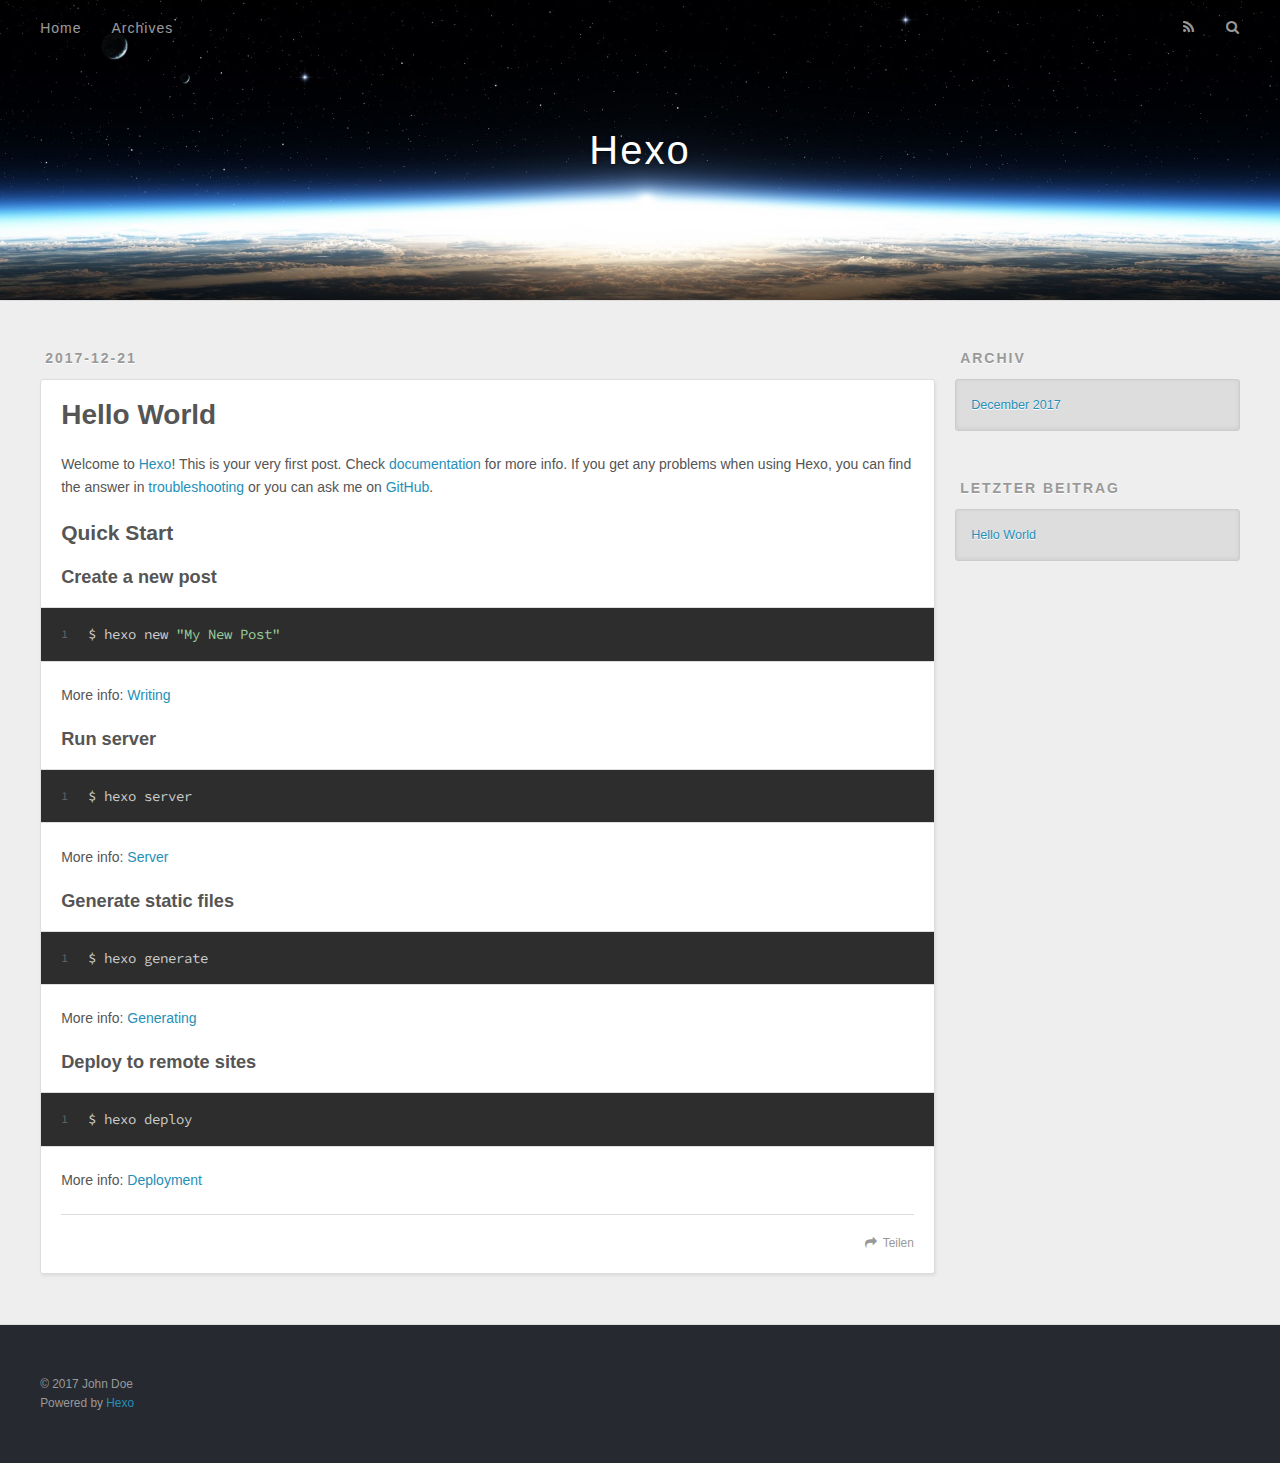
==== index.html @ 075d9970 "Site updated: 2017-12-21 21:47:18" ====
<!DOCTYPE html>
<html>
<head>
  <meta charset="utf-8">
  

  
  <title>Hexo</title>
  <meta name="viewport" content="width=device-width, initial-scale=1, maximum-scale=1">
  <meta property="og:type" content="website">
<meta property="og:title" content="Hexo">
<meta property="og:url" content="http://yoursite.com/index.html">
<meta property="og:site_name" content="Hexo">
<meta name="twitter:card" content="summary">
<meta name="twitter:title" content="Hexo">
  
    <link rel="alternate" href="/atom.xml" title="Hexo" type="application/atom+xml">
  
  
    <link rel="icon" href="/favicon.png">
  
  
    <link href="//fonts.googleapis.com/css?family=Source+Code+Pro" rel="stylesheet" type="text/css">
  
  <link rel="stylesheet" href="/css/style.css">
</head>

<body>
  <div id="container">
    <div id="wrap">
      <header id="header">
  <div id="banner"></div>
  <div id="header-outer" class="outer">
    <div id="header-title" class="inner">
      <h1 id="logo-wrap">
        <a href="/" id="logo">Hexo</a>
      </h1>
      
    </div>
    <div id="header-inner" class="inner">
      <nav id="main-nav">
        <a id="main-nav-toggle" class="nav-icon"></a>
        
          <a class="main-nav-link" href="/">Home</a>
        
          <a class="main-nav-link" href="/archives">Archives</a>
        
      </nav>
      <nav id="sub-nav">
        
          <a id="nav-rss-link" class="nav-icon" href="/atom.xml" title="RSS Feed"></a>
        
        <a id="nav-search-btn" class="nav-icon" title="Suche"></a>
      </nav>
      <div id="search-form-wrap">
        <form action="//google.com/search" method="get" accept-charset="UTF-8" class="search-form"><input type="search" name="q" class="search-form-input" placeholder="Search"><button type="submit" class="search-form-submit">&#xF002;</button><input type="hidden" name="sitesearch" value="http://yoursite.com"></form>
      </div>
    </div>
  </div>
</header>
      <div class="outer">
        <section id="main">
  
    <article id="post-hello-world" class="article article-type-post" itemscope itemprop="blogPost">
  <div class="article-meta">
    <a href="/2017/12/21/hello-world/" class="article-date">
  <time datetime="2017-12-21T13:14:07.175Z" itemprop="datePublished">2017-12-21</time>
</a>
    
  </div>
  <div class="article-inner">
    
    
      <header class="article-header">
        
  
    <h1 itemprop="name">
      <a class="article-title" href="/2017/12/21/hello-world/">Hello World</a>
    </h1>
  

      </header>
    
    <div class="article-entry" itemprop="articleBody">
      
        <p>Welcome to <a href="https://hexo.io/" target="_blank" rel="noopener">Hexo</a>! This is your very first post. Check <a href="https://hexo.io/docs/" target="_blank" rel="noopener">documentation</a> for more info. If you get any problems when using Hexo, you can find the answer in <a href="https://hexo.io/docs/troubleshooting.html" target="_blank" rel="noopener">troubleshooting</a> or you can ask me on <a href="https://github.com/hexojs/hexo/issues" target="_blank" rel="noopener">GitHub</a>.</p>
<h2 id="Quick-Start"><a href="#Quick-Start" class="headerlink" title="Quick Start"></a>Quick Start</h2><h3 id="Create-a-new-post"><a href="#Create-a-new-post" class="headerlink" title="Create a new post"></a>Create a new post</h3><figure class="highlight bash"><table><tr><td class="gutter"><pre><span class="line">1</span><br></pre></td><td class="code"><pre><span class="line">$ hexo new <span class="string">"My New Post"</span></span><br></pre></td></tr></table></figure>
<p>More info: <a href="https://hexo.io/docs/writing.html" target="_blank" rel="noopener">Writing</a></p>
<h3 id="Run-server"><a href="#Run-server" class="headerlink" title="Run server"></a>Run server</h3><figure class="highlight bash"><table><tr><td class="gutter"><pre><span class="line">1</span><br></pre></td><td class="code"><pre><span class="line">$ hexo server</span><br></pre></td></tr></table></figure>
<p>More info: <a href="https://hexo.io/docs/server.html" target="_blank" rel="noopener">Server</a></p>
<h3 id="Generate-static-files"><a href="#Generate-static-files" class="headerlink" title="Generate static files"></a>Generate static files</h3><figure class="highlight bash"><table><tr><td class="gutter"><pre><span class="line">1</span><br></pre></td><td class="code"><pre><span class="line">$ hexo generate</span><br></pre></td></tr></table></figure>
<p>More info: <a href="https://hexo.io/docs/generating.html" target="_blank" rel="noopener">Generating</a></p>
<h3 id="Deploy-to-remote-sites"><a href="#Deploy-to-remote-sites" class="headerlink" title="Deploy to remote sites"></a>Deploy to remote sites</h3><figure class="highlight bash"><table><tr><td class="gutter"><pre><span class="line">1</span><br></pre></td><td class="code"><pre><span class="line">$ hexo deploy</span><br></pre></td></tr></table></figure>
<p>More info: <a href="https://hexo.io/docs/deployment.html" target="_blank" rel="noopener">Deployment</a></p>

      
    </div>
    <footer class="article-footer">
      <a data-url="http://yoursite.com/2017/12/21/hello-world/" data-id="cjbgj9k2w0000fcwq6s3t1qbx" class="article-share-link">Teilen</a>
      
      
    </footer>
  </div>
  
</article>


  


</section>
        
          <aside id="sidebar">
  
    

  
    

  
    
  
    
  <div class="widget-wrap">
    <h3 class="widget-title">Archiv</h3>
    <div class="widget">
      <ul class="archive-list"><li class="archive-list-item"><a class="archive-list-link" href="/archives/2017/12/">December 2017</a></li></ul>
    </div>
  </div>


  
    
  <div class="widget-wrap">
    <h3 class="widget-title">letzter Beitrag</h3>
    <div class="widget">
      <ul>
        
          <li>
            <a href="/2017/12/21/hello-world/">Hello World</a>
          </li>
        
      </ul>
    </div>
  </div>

  
</aside>
        
      </div>
      <footer id="footer">
  
  <div class="outer">
    <div id="footer-info" class="inner">
      &copy; 2017 John Doe<br>
      Powered by <a href="http://hexo.io/" target="_blank">Hexo</a>
    </div>
  </div>
</footer>
    </div>
    <nav id="mobile-nav">
  
    <a href="/" class="mobile-nav-link">Home</a>
  
    <a href="/archives" class="mobile-nav-link">Archives</a>
  
</nav>
    

<script src="//ajax.googleapis.com/ajax/libs/jquery/2.0.3/jquery.min.js"></script>


  <link rel="stylesheet" href="/fancybox/jquery.fancybox.css">
  <script src="/fancybox/jquery.fancybox.pack.js"></script>


<script src="/js/script.js"></script>



  </div>
</body>
</html>
---- css/style.css ----
body {
  width: 100%;
}
body:before,
body:after {
  content: "";
  display: table;
}
body:after {
  clear: both;
}
html,
body,
div,
span,
applet,
object,
iframe,
h1,
h2,
h3,
h4,
h5,
h6,
p,
blockquote,
pre,
a,
abbr,
acronym,
address,
big,
cite,
code,
del,
dfn,
em,
img,
ins,
kbd,
q,
s,
samp,
small,
strike,
strong,
sub,
sup,
tt,
var,
dl,
dt,
dd,
ol,
ul,
li,
fieldset,
form,
label,
legend,
table,
caption,
tbody,
tfoot,
thead,
tr,
th,
td {
  margin: 0;
  padding: 0;
  border: 0;
  outline: 0;
  font-weight: inherit;
  font-style: inherit;
  font-family: inherit;
  font-size: 100%;
  vertical-align: baseline;
}
body {
  line-height: 1;
  color: #000;
  background: #fff;
}
ol,
ul {
  list-style: none;
}
table {
  border-collapse: separate;
  border-spacing: 0;
  vertical-align: middle;
}
caption,
th,
td {
  text-align: left;
  font-weight: normal;
  vertical-align: middle;
}
a img {
  border: none;
}
input,
button {
  margin: 0;
  padding: 0;
}
input::-moz-focus-inner,
button::-moz-focus-inner {
  border: 0;
  padding: 0;
}
@font-face {
  font-family: FontAwesome;
  font-style: normal;
  font-weight: normal;
  src: url("fonts/fontawesome-webfont.eot?v=#4.0.3");
  src: url("fonts/fontawesome-webfont.eot?#iefix&v=#4.0.3") format("embedded-opentype"), url("fonts/fontawesome-webfont.woff?v=#4.0.3") format("woff"), url("fonts/fontawesome-webfont.ttf?v=#4.0.3") format("truetype"), url("fonts/fontawesome-webfont.svg#fontawesomeregular?v=#4.0.3") format("svg");
}
html,
body,
#container {
  height: 100%;
}
body {
  background: #eee;
  font: 14px -apple-system, BlinkMacSystemFont, "Segoe UI", "Roboto", "Oxygen", "Ubuntu", "Cantarell", "Fira Sans", "Droid Sans", "Helvetica Neue", sans-serif;
  -webkit-text-size-adjust: 100%;
}
.outer {
  max-width: 1220px;
  margin: 0 auto;
  padding: 0 20px;
}
.outer:before,
.outer:after {
  content: "";
  display: table;
}
.outer:after {
  clear: both;
}
.inner {
  display: inline;
  float: left;
  width: 98.33333333333333%;
  margin: 0 0.833333333333333%;
}
.left,
.alignleft {
  float: left;
}
.right,
.alignright {
  float: right;
}
.clear {
  clear: both;
}
#container {
  position: relative;
}
.mobile-nav-on {
  overflow: hidden;
}
#wrap {
  height: 100%;
  width: 100%;
  position: absolute;
  top: 0;
  left: 0;
  -webkit-transition: 0.2s ease-out;
  -moz-transition: 0.2s ease-out;
  -ms-transition: 0.2s ease-out;
  transition: 0.2s ease-out;
  z-index: 1;
  background: #eee;
}
.mobile-nav-on #wrap {
  left: 280px;
}
@media screen and (min-width: 768px) {
  #main {
    display: inline;
    float: left;
    width: 73.33333333333333%;
    margin: 0 0.833333333333333%;
  }
}
.article-date,
.article-category-link,
.archive-year,
.widget-title {
  text-decoration: none;
  text-transform: uppercase;
  letter-spacing: 2px;
  color: #999;
  margin-bottom: 1em;
  margin-left: 5px;
  line-height: 1em;
  text-shadow: 0 1px #fff;
  font-weight: bold;
}
.article-inner,
.archive-article-inner {
  background: #fff;
  -webkit-box-shadow: 1px 2px 3px #ddd;
  box-shadow: 1px 2px 3px #ddd;
  border: 1px solid #ddd;
  border-radius: 3px;
}
.article-entry h1,
.widget h1 {
  font-size: 2em;
}
.article-entry h2,
.widget h2 {
  font-size: 1.5em;
}
.article-entry h3,
.widget h3 {
  font-size: 1.3em;
}
.article-entry h4,
.widget h4 {
  font-size: 1.2em;
}
.article-entry h5,
.widget h5 {
  font-size: 1em;
}
.article-entry h6,
.widget h6 {
  font-size: 1em;
  color: #999;
}
.article-entry hr,
.widget hr {
  border: 1px dashed #ddd;
}
.article-entry strong,
.widget strong {
  font-weight: bold;
}
.article-entry em,
.widget em,
.article-entry cite,
.widget cite {
  font-style: italic;
}
.article-entry sup,
.widget sup,
.article-entry sub,
.widget sub {
  font-size: 0.75em;
  line-height: 0;
  position: relative;
  vertical-align: baseline;
}
.article-entry sup,
.widget sup {
  top: -0.5em;
}
.article-entry sub,
.widget sub {
  bottom: -0.2em;
}
.article-entry small,
.widget small {
  font-size: 0.85em;
}
.article-entry acronym,
.widget acronym,
.article-entry abbr,
.widget abbr {
  border-bottom: 1px dotted;
}
.article-entry ul,
.widget ul,
.article-entry ol,
.widget ol,
.article-entry dl,
.widget dl {
  margin: 0 20px;
  line-height: 1.6em;
}
.article-entry ul ul,
.widget ul ul,
.article-entry ol ul,
.widget ol ul,
.article-entry ul ol,
.widget ul ol,
.article-entry ol ol,
.widget ol ol {
  margin-top: 0;
  margin-bottom: 0;
}
.article-entry ul,
.widget ul {
  list-style: disc;
}
.article-entry ol,
.widget ol {
  list-style: decimal;
}
.article-entry dt,
.widget dt {
  font-weight: bold;
}
#header {
  height: 300px;
  position: relative;
  border-bottom: 1px solid #ddd;
}
#header:before,
#header:after {
  content: "";
  position: absolute;
  left: 0;
  right: 0;
  height: 40px;
}
#header:before {
  top: 0;
  background: -webkit-linear-gradient(rgba(0,0,0,0.2), transparent);
  background: -moz-linear-gradient(rgba(0,0,0,0.2), transparent);
  background: -ms-linear-gradient(rgba(0,0,0,0.2), transparent);
  background: linear-gradient(rgba(0,0,0,0.2), transparent);
}
#header:after {
  bottom: 0;
  background: -webkit-linear-gradient(transparent, rgba(0,0,0,0.2));
  background: -moz-linear-gradient(transparent, rgba(0,0,0,0.2));
  background: -ms-linear-gradient(transparent, rgba(0,0,0,0.2));
  background: linear-gradient(transparent, rgba(0,0,0,0.2));
}
#header-outer {
  height: 100%;
  position: relative;
}
#header-inner {
  position: relative;
  overflow: hidden;
}
#banner {
  position: absolute;
  top: 0;
  left: 0;
  width: 100%;
  height: 100%;
  background: url("images/banner.jpg") center #000;
  -webkit-background-size: cover;
  -moz-background-size: cover;
  background-size: cover;
  z-index: -1;
}
#header-title {
  text-align: center;
  height: 40px;
  position: absolute;
  top: 50%;
  left: 0;
  margin-top: -20px;
}
#logo,
#subtitle {
  text-decoration: none;
  color: #fff;
  font-weight: 300;
  text-shadow: 0 1px 4px rgba(0,0,0,0.3);
}
#logo {
  font-size: 40px;
  line-height: 40px;
  letter-spacing: 2px;
}
#subtitle {
  font-size: 16px;
  line-height: 16px;
  letter-spacing: 1px;
}
#subtitle-wrap {
  margin-top: 16px;
}
#main-nav {
  float: left;
  margin-left: -15px;
}
.nav-icon,
.main-nav-link {
  float: left;
  color: #fff;
  opacity: 0.6;
  text-decoration: none;
  text-shadow: 0 1px rgba(0,0,0,0.2);
  -webkit-transition: opacity 0.2s;
  -moz-transition: opacity 0.2s;
  -ms-transition: opacity 0.2s;
  transition: opacity 0.2s;
  display: block;
  padding: 20px 15px;
}
.nav-icon:hover,
.main-nav-link:hover {
  opacity: 1;
}
.nav-icon {
  font-family: FontAwesome;
  text-align: center;
  font-size: 14px;
  width: 14px;
  height: 14px;
  padding: 20px 15px;
  position: relative;
  cursor: pointer;
}
.main-nav-link {
  font-weight: 300;
  letter-spacing: 1px;
}
@media screen and (max-width: 479px) {
  .main-nav-link {
    display: none;
  }
}
#main-nav-toggle {
  display: none;
}
#main-nav-toggle:before {
  content: "\f0c9";
}
@media screen and (max-width: 479px) {
  #main-nav-toggle {
    display: block;
  }
}
#sub-nav {
  float: right;
  margin-right: -15px;
}
#nav-rss-link:before {
  content: "\f09e";
}
#nav-search-btn:before {
  content: "\f002";
}
#search-form-wrap {
  position: absolute;
  top: 15px;
  width: 150px;
  height: 30px;
  right: -150px;
  opacity: 0;
  -webkit-transition: 0.2s ease-out;
  -moz-transition: 0.2s ease-out;
  -ms-transition: 0.2s ease-out;
  transition: 0.2s ease-out;
}
#search-form-wrap.on {
  opacity: 1;
  right: 0;
}
@media screen and (max-width: 479px) {
  #search-form-wrap {
    width: 100%;
    right: -100%;
  }
}
.search-form {
  position: absolute;
  top: 0;
  left: 0;
  right: 0;
  background: #fff;
  padding: 5px 15px;
  border-radius: 15px;
  -webkit-box-shadow: 0 0 10px rgba(0,0,0,0.3);
  box-shadow: 0 0 10px rgba(0,0,0,0.3);
}
.search-form-input {
  border: none;
  background: none;
  color: #555;
  width: 100%;
  font: 13px -apple-system, BlinkMacSystemFont, "Segoe UI", "Roboto", "Oxygen", "Ubuntu", "Cantarell", "Fira Sans", "Droid Sans", "Helvetica Neue", sans-serif;
  outline: none;
}
.search-form-input::-webkit-search-results-decoration,
.search-form-input::-webkit-search-cancel-button {
  -webkit-appearance: none;
}
.search-form-submit {
  position: absolute;
  top: 50%;
  right: 10px;
  margin-top: -7px;
  font: 13px FontAwesome;
  border: none;
  background: none;
  color: #bbb;
  cursor: pointer;
}
.search-form-submit:hover,
.search-form-submit:focus {
  color: #777;
}
.article {
  margin: 50px 0;
}
.article-inner {
  overflow: hidden;
}
.article-meta:before,
.article-meta:after {
  content: "";
  display: table;
}
.article-meta:after {
  clear: both;
}
.article-date {
  float: left;
}
.article-category {
  float: left;
  line-height: 1em;
  color: #ccc;
  text-shadow: 0 1px #fff;
  margin-left: 8px;
}
.article-category:before {
  content: "\2022";
}
.article-category-link {
  margin: 0 12px 1em;
}
.article-header {
  padding: 20px 20px 0;
}
.article-title {
  text-decoration: none;
  font-size: 2em;
  font-weight: bold;
  color: #555;
  line-height: 1.1em;
  -webkit-transition: color 0.2s;
  -moz-transition: color 0.2s;
  -ms-transition: color 0.2s;
  transition: color 0.2s;
}
a.article-title:hover {
  color: #258fb8;
}
.article-entry {
  color: #555;
  padding: 0 20px;
}
.article-entry:before,
.article-entry:after {
  content: "";
  display: table;
}
.article-entry:after {
  clear: both;
}
.article-entry p,
.article-entry table {
  line-height: 1.6em;
  margin: 1.6em 0;
}
.article-entry h1,
.article-entry h2,
.article-entry h3,
.article-entry h4,
.article-entry h5,
.article-entry h6 {
  font-weight: bold;
}
.article-entry h1,
.article-entry h2,
.article-entry h3,
.article-entry h4,
.article-entry h5,
.article-entry h6 {
  line-height: 1.1em;
  margin: 1.1em 0;
}
.article-entry a {
  color: #258fb8;
  text-decoration: none;
}
.article-entry a:hover {
  text-decoration: underline;
}
.article-entry ul,
.article-entry ol,
.article-entry dl {
  margin-top: 1.6em;
  margin-bottom: 1.6em;
}
.article-entry img,
.article-entry video {
  max-width: 100%;
  height: auto;
  display: block;
  margin: auto;
}
.article-entry iframe {
  border: none;
}
.article-entry table {
  width: 100%;
  border-collapse: collapse;
  border-spacing: 0;
}
.article-entry th {
  font-weight: bold;
  border-bottom: 3px solid #ddd;
  padding-bottom: 0.5em;
}
.article-entry td {
  border-bottom: 1px solid #ddd;
  padding: 10px 0;
}
.article-entry blockquote {
  font-family: Georgia, "Times New Roman", serif;
  font-size: 1.4em;
  margin: 1.6em 20px;
  text-align: center;
}
.article-entry blockquote footer {
  font-size: 14px;
  margin: 1.6em 0;
  font-family: -apple-system, BlinkMacSystemFont, "Segoe UI", "Roboto", "Oxygen", "Ubuntu", "Cantarell", "Fira Sans", "Droid Sans", "Helvetica Neue", sans-serif;
}
.article-entry blockquote footer cite:before {
  content: "—";
  padding: 0 0.5em;
}
.article-entry .pullquote {
  text-align: left;
  width: 45%;
  margin: 0;
}
.article-entry .pullquote.left {
  margin-left: 0.5em;
  margin-right: 1em;
}
.article-entry .pullquote.right {
  margin-right: 0.5em;
  margin-left: 1em;
}
.article-entry .caption {
  color: #999;
  display: block;
  font-size: 0.9em;
  margin-top: 0.5em;
  position: relative;
  text-align: center;
}
.article-entry .video-container {
  position: relative;
  padding-top: 56.25%;
  height: 0;
  overflow: hidden;
}
.article-entry .video-container iframe,
.article-entry .video-container object,
.article-entry .video-container embed {
  position: absolute;
  top: 0;
  left: 0;
  width: 100%;
  height: 100%;
  margin-top: 0;
}
.article-more-link a {
  display: inline-block;
  line-height: 1em;
  padding: 6px 15px;
  border-radius: 15px;
  background: #eee;
  color: #999;
  text-shadow: 0 1px #fff;
  text-decoration: none;
}
.article-more-link a:hover {
  background: #258fb8;
  color: #fff;
  text-decoration: none;
  text-shadow: 0 1px #1e7293;
}
.article-footer {
  font-size: 0.85em;
  line-height: 1.6em;
  border-top: 1px solid #ddd;
  padding-top: 1.6em;
  margin: 0 20px 20px;
}
.article-footer:before,
.article-footer:after {
  content: "";
  display: table;
}
.article-footer:after {
  clear: both;
}
.article-footer a {
  color: #999;
  text-decoration: none;
}
.article-footer a:hover {
  color: #555;
}
.article-tag-list-item {
  float: left;
  margin-right: 10px;
}
.article-tag-list-link:before {
  content: "#";
}
.article-comment-link {
  float: right;
}
.article-comment-link:before {
  content: "\f075";
  font-family: FontAwesome;
  padding-right: 8px;
}
.article-share-link {
  cursor: pointer;
  float: right;
  margin-left: 20px;
}
.article-share-link:before {
  content: "\f064";
  font-family: FontAwesome;
  padding-right: 6px;
}
#article-nav {
  position: relative;
}
#article-nav:before,
#article-nav:after {
  content: "";
  display: table;
}
#article-nav:after {
  clear: both;
}
@media screen and (min-width: 768px) {
  #article-nav {
    margin: 50px 0;
  }
  #article-nav:before {
    width: 8px;
    height: 8px;
    position: absolute;
    top: 50%;
    left: 50%;
    margin-top: -4px;
    margin-left: -4px;
    content: "";
    border-radius: 50%;
    background: #ddd;
    -webkit-box-shadow: 0 1px 2px #fff;
    box-shadow: 0 1px 2px #fff;
  }
}
.article-nav-link-wrap {
  text-decoration: none;
  text-shadow: 0 1px #fff;
  color: #999;
  -webkit-box-sizing: border-box;
  -moz-box-sizing: border-box;
  box-sizing: border-box;
  margin-top: 50px;
  text-align: center;
  display: block;
}
.article-nav-link-wrap:hover {
  color: #555;
}
@media screen and (min-width: 768px) {
  .article-nav-link-wrap {
    width: 50%;
    margin-top: 0;
  }
}
@media screen and (min-width: 768px) {
  #article-nav-newer {
    float: left;
    text-align: right;
    padding-right: 20px;
  }
}
@media screen and (min-width: 768px) {
  #article-nav-older {
    float: right;
    text-align: left;
    padding-left: 20px;
  }
}
.article-nav-caption {
  text-transform: uppercase;
  letter-spacing: 2px;
  color: #ddd;
  line-height: 1em;
  font-weight: bold;
}
#article-nav-newer .article-nav-caption {
  margin-right: -2px;
}
.article-nav-title {
  font-size: 0.85em;
  line-height: 1.6em;
  margin-top: 0.5em;
}
.article-share-box {
  position: absolute;
  display: none;
  background: #fff;
  -webkit-box-shadow: 1px 2px 10px rgba(0,0,0,0.2);
  box-shadow: 1px 2px 10px rgba(0,0,0,0.2);
  border-radius: 3px;
  margin-left: -145px;
  overflow: hidden;
  z-index: 1;
}
.article-share-box.on {
  display: block;
}
.article-share-input {
  width: 100%;
  background: none;
  -webkit-box-sizing: border-box;
  -moz-box-sizing: border-box;
  box-sizing: border-box;
  font: 14px -apple-system, BlinkMacSystemFont, "Segoe UI", "Roboto", "Oxygen", "Ubuntu", "Cantarell", "Fira Sans", "Droid Sans", "Helvetica Neue", sans-serif;
  padding: 0 15px;
  color: #555;
  outline: none;
  border: 1px solid #ddd;
  border-radius: 3px 3px 0 0;
  height: 36px;
  line-height: 36px;
}
.article-share-links {
  background: #eee;
}
.article-share-links:before,
.article-share-links:after {
  content: "";
  display: table;
}
.article-share-links:after {
  clear: both;
}
.article-share-twitter,
.article-share-facebook,
.article-share-pinterest,
.article-share-google {
  width: 50px;
  height: 36px;
  display: block;
  float: left;
  position: relative;
  color: #999;
  text-shadow: 0 1px #fff;
}
.article-share-twitter:before,
.article-share-facebook:before,
.article-share-pinterest:before,
.article-share-google:before {
  font-size: 20px;
  font-family: FontAwesome;
  width: 20px;
  height: 20px;
  position: absolute;
  top: 50%;
  left: 50%;
  margin-top: -10px;
  margin-left: -10px;
  text-align: center;
}
.article-share-twitter:hover,
.article-share-facebook:hover,
.article-share-pinterest:hover,
.article-share-google:hover {
  color: #fff;
}
.article-share-twitter:before {
  content: "\f099";
}
.article-share-twitter:hover {
  background: #00aced;
  text-shadow: 0 1px #008abe;
}
.article-share-facebook:before {
  content: "\f09a";
}
.article-share-facebook:hover {
  background: #3b5998;
  text-shadow: 0 1px #2f477a;
}
.article-share-pinterest:before {
  content: "\f0d2";
}
.article-share-pinterest:hover {
  background: #cb2027;
  text-shadow: 0 1px #a21a1f;
}
.article-share-google:before {
  content: "\f0d5";
}
.article-share-google:hover {
  background: #dd4b39;
  text-shadow: 0 1px #be3221;
}
.article-gallery {
  background: #000;
  position: relative;
}
.article-gallery-photos {
  position: relative;
  overflow: hidden;
}
.article-gallery-img {
  display: none;
  max-width: 100%;
}
.article-gallery-img:first-child {
  display: block;
}
.article-gallery-img.loaded {
  position: absolute;
  display: block;
}
.article-gallery-img img {
  display: block;
  max-width: 100%;
  margin: 0 auto;
}
#comments {
  background: #fff;
  -webkit-box-shadow: 1px 2px 3px #ddd;
  box-shadow: 1px 2px 3px #ddd;
  padding: 20px;
  border: 1px solid #ddd;
  border-radius: 3px;
  margin: 50px 0;
}
#comments a {
  color: #258fb8;
}
.archives-wrap {
  margin: 50px 0;
}
.archives:before,
.archives:after {
  content: "";
  display: table;
}
.archives:after {
  clear: both;
}
.archive-year-wrap {
  margin-bottom: 1em;
}
.archives {
  -webkit-column-gap: 10px;
  -moz-column-gap: 10px;
  column-gap: 10px;
}
@media screen and (min-width: 480px) and (max-width: 767px) {
  .archives {
    -webkit-column-count: 2;
    -moz-column-count: 2;
    column-count: 2;
  }
}
@media screen and (min-width: 768px) {
  .archives {
    -webkit-column-count: 3;
    -moz-column-count: 3;
    column-count: 3;
  }
}
.archive-article {
  -webkit-column-break-inside: avoid;
  page-break-inside: avoid;
  overflow: hidden;
  break-inside: avoid-column;
}
.archive-article-inner {
  padding: 10px;
  margin-bottom: 15px;
}
.archive-article-title {
  text-decoration: none;
  font-weight: bold;
  color: #555;
  -webkit-transition: color 0.2s;
  -moz-transition: color 0.2s;
  -ms-transition: color 0.2s;
  transition: color 0.2s;
  line-height: 1.6em;
}
.archive-article-title:hover {
  color: #258fb8;
}
.archive-article-footer {
  margin-top: 1em;
}
.archive-article-date {
  color: #999;
  text-decoration: none;
  font-size: 0.85em;
  line-height: 1em;
  margin-bottom: 0.5em;
  display: block;
}
#page-nav {
  margin: 50px auto;
  background: #fff;
  -webkit-box-shadow: 1px 2px 3px #ddd;
  box-shadow: 1px 2px 3px #ddd;
  border: 1px solid #ddd;
  border-radius: 3px;
  text-align: center;
  color: #999;
  overflow: hidden;
}
#page-nav:before,
#page-nav:after {
  content: "";
  display: table;
}
#page-nav:after {
  clear: both;
}
#page-nav a,
#page-nav span {
  padding: 10px 20px;
  line-height: 1;
  height: 2ex;
}
#page-nav a {
  color: #999;
  text-decoration: none;
}
#page-nav a:hover {
  background: #999;
  color: #fff;
}
#page-nav .prev {
  float: left;
}
#page-nav .next {
  float: right;
}
#page-nav .page-number {
  display: inline-block;
}
@media screen and (max-width: 479px) {
  #page-nav .page-number {
    display: none;
  }
}
#page-nav .current {
  color: #555;
  font-weight: bold;
}
#page-nav .space {
  color: #ddd;
}
#footer {
  background: #262a30;
  padding: 50px 0;
  border-top: 1px solid #ddd;
  color: #999;
}
#footer a {
  color: #258fb8;
  text-decoration: none;
}
#footer a:hover {
  text-decoration: underline;
}
#footer-info {
  line-height: 1.6em;
  font-size: 0.85em;
}
.article-entry pre,
.article-entry .highlight {
  background: #2d2d2d;
  margin: 0 -20px;
  padding: 15px 20px;
  border-style: solid;
  border-color: #ddd;
  border-width: 1px 0;
  overflow: auto;
  color: #ccc;
  line-height: 22.400000000000002px;
}
.article-entry .highlight .gutter pre,
.article-entry .gist .gist-file .gist-data .line-numbers {
  color: #666;
  font-size: 0.85em;
}
.article-entry pre,
.article-entry code {
  font-family: "Source Code Pro", Consolas, Monaco, Menlo, Consolas, monospace;
}
.article-entry code {
  background: #eee;
  text-shadow: 0 1px #fff;
  padding: 0 0.3em;
}
.article-entry pre code {
  background: none;
  text-shadow: none;
  padding: 0;
}
.article-entry .highlight pre {
  border: none;
  margin: 0;
  padding: 0;
}
.article-entry .highlight table {
  margin: 0;
  width: auto;
}
.article-entry .highlight td {
  border: none;
  padding: 0;
}
.article-entry .highlight figcaption {
  font-size: 0.85em;
  color: #999;
  line-height: 1em;
  margin-bottom: 1em;
}
.article-entry .highlight figcaption:before,
.article-entry .highlight figcaption:after {
  content: "";
  display: table;
}
.article-entry .highlight figcaption:after {
  clear: both;
}
.article-entry .highlight figcaption a {
  float: right;
}
.article-entry .highlight .gutter pre {
  text-align: right;
  padding-right: 20px;
}
.article-entry .highlight .line {
  height: 22.400000000000002px;
}
.article-entry .highlight .line.marked {
  background: #515151;
}
.article-entry .gist {
  margin: 0 -20px;
  border-style: solid;
  border-color: #ddd;
  border-width: 1px 0;
  background: #2d2d2d;
  padding: 15px 20px 15px 0;
}
.article-entry .gist .gist-file {
  border: none;
  font-family: "Source Code Pro", Consolas, Monaco, Menlo, Consolas, monospace;
  margin: 0;
}
.article-entry .gist .gist-file .gist-data {
  background: none;
  border: none;
}
.article-entry .gist .gist-file .gist-data .line-numbers {
  background: none;
  border: none;
  padding: 0 20px 0 0;
}
.article-entry .gist .gist-file .gist-data .line-data {
  padding: 0 !important;
}
.article-entry .gist .gist-file .highlight {
  margin: 0;
  padding: 0;
  border: none;
}
.article-entry .gist .gist-file .gist-meta {
  background: #2d2d2d;
  color: #999;
  font: 0.85em -apple-system, BlinkMacSystemFont, "Segoe UI", "Roboto", "Oxygen", "Ubuntu", "Cantarell", "Fira Sans", "Droid Sans", "Helvetica Neue", sans-serif;
  text-shadow: 0 0;
  padding: 0;
  margin-top: 1em;
  margin-left: 20px;
}
.article-entry .gist .gist-file .gist-meta a {
  color: #258fb8;
  font-weight: normal;
}
.article-entry .gist .gist-file .gist-meta a:hover {
  text-decoration: underline;
}
pre .comment,
pre .title {
  color: #999;
}
pre .variable,
pre .attribute,
pre .tag,
pre .regexp,
pre .ruby .constant,
pre .xml .tag .title,
pre .xml .pi,
pre .xml .doctype,
pre .html .doctype,
pre .css .id,
pre .css .class,
pre .css .pseudo {
  color: #f2777a;
}
pre .number,
pre .preprocessor,
pre .built_in,
pre .literal,
pre .params,
pre .constant {
  color: #f99157;
}
pre .class,
pre .ruby .class .title,
pre .css .rules .attribute {
  color: #9c9;
}
pre .string,
pre .value,
pre .inheritance,
pre .header,
pre .ruby .symbol,
pre .xml .cdata {
  color: #9c9;
}
pre .css .hexcolor {
  color: #6cc;
}
pre .function,
pre .python .decorator,
pre .python .title,
pre .ruby .function .title,
pre .ruby .title .keyword,
pre .perl .sub,
pre .javascript .title,
pre .coffeescript .title {
  color: #69c;
}
pre .keyword,
pre .javascript .function {
  color: #c9c;
}
@media screen and (max-width: 479px) {
  #mobile-nav {
    position: absolute;
    top: 0;
    left: 0;
    width: 280px;
    height: 100%;
    background: #191919;
    border-right: 1px solid #fff;
  }
}
@media screen and (max-width: 479px) {
  .mobile-nav-link {
    display: block;
    color: #999;
    text-decoration: none;
    padding: 15px 20px;
    font-weight: bold;
  }
  .mobile-nav-link:hover {
    color: #fff;
  }
}
@media screen and (min-width: 768px) {
  #sidebar {
    display: inline;
    float: left;
    width: 23.333333333333332%;
    margin: 0 0.833333333333333%;
  }
}
.widget-wrap {
  margin: 50px 0;
}
.widget {
  color: #777;
  text-shadow: 0 1px #fff;
  background: #ddd;
  -webkit-box-shadow: 0 -1px 4px #ccc inset;
  box-shadow: 0 -1px 4px #ccc inset;
  border: 1px solid #ccc;
  padding: 15px;
  border-radius: 3px;
}
.widget a {
  color: #258fb8;
  text-decoration: none;
}
.widget a:hover {
  text-decoration: underline;
}
.widget ul ul,
.widget ol ul,
.widget dl ul,
.widget ul ol,
.widget ol ol,
.widget dl ol,
.widget ul dl,
.widget ol dl,
.widget dl dl {
  margin-left: 15px;
  list-style: disc;
}
.widget {
  line-height: 1.6em;
  word-wrap: break-word;
  font-size: 0.9em;
}
.widget ul,
.widget ol {
  list-style: none;
  margin: 0;
}
.widget ul ul,
.widget ol ul,
.widget ul ol,
.widget ol ol {
  margin: 0 20px;
}
.widget ul ul,
.widget ol ul {
  list-style: disc;
}
.widget ul ol,
.widget ol ol {
  list-style: decimal;
}
.category-list-count,
.tag-list-count,
.archive-list-count {
  padding-left: 5px;
  color: #999;
  font-size: 0.85em;
}
.category-list-count:before,
.tag-list-count:before,
.archive-list-count:before {
  content: "(";
}
.category-list-count:after,
.tag-list-count:after,
.archive-list-count:after {
  content: ")";
}
.tagcloud a {
  margin-right: 5px;
  display: inline-block;
}
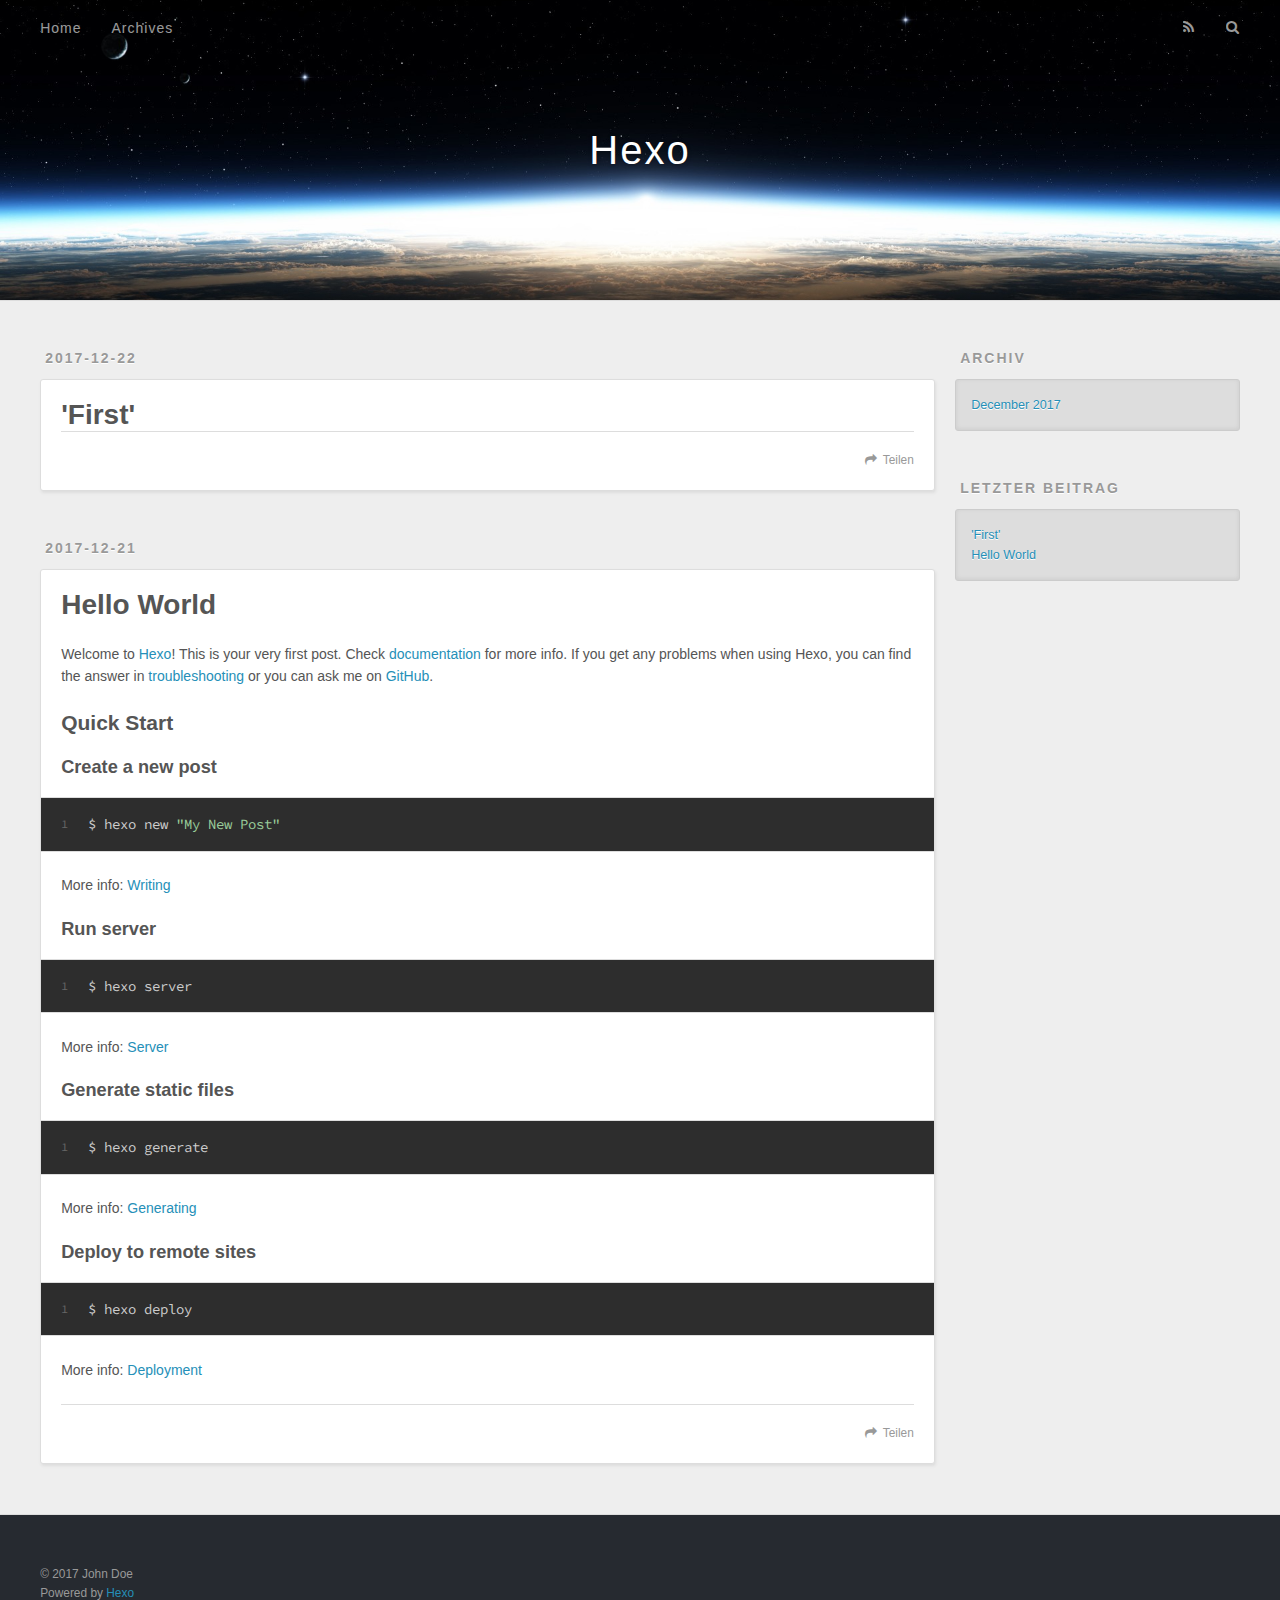
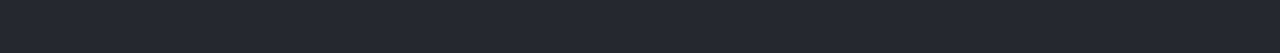
==== commit 6d14ff56: "Site updated: 2017-12-22 11:49:16" ====
--- a/index.html
+++ b/index.html
@@ -61,6 +61,42 @@
       <div class="outer">
         <section id="main">
   
+    <article id="post-First" class="article article-type-post" itemscope itemprop="blogPost">
+  <div class="article-meta">
+    <a href="/2017/12/22/First/" class="article-date">
+  <time datetime="2017-12-22T03:43:17.000Z" itemprop="datePublished">2017-12-22</time>
+</a>
+    
+  </div>
+  <div class="article-inner">
+    
+    
+      <header class="article-header">
+        
+  
+    <h1 itemprop="name">
+      <a class="article-title" href="/2017/12/22/First/">&#39;First&#39;</a>
+    </h1>
+  
+
+      </header>
+    
+    <div class="article-entry" itemprop="articleBody">
+      
+        
+      
+    </div>
+    <footer class="article-footer">
+      <a data-url="http://yoursite.com/2017/12/22/First/" data-id="cjbhdje4w000034wq8mjxuze3" class="article-share-link">Teilen</a>
+      
+      
+    </footer>
+  </div>
+  
+</article>
+
+
+  
     <article id="post-hello-world" class="article article-type-post" itemscope itemprop="blogPost">
   <div class="article-meta">
     <a href="/2017/12/21/hello-world/" class="article-date">
@@ -96,7 +132,7 @@
       
     </div>
     <footer class="article-footer">
-      <a data-url="http://yoursite.com/2017/12/21/hello-world/" data-id="cjbgj9k2w0000fcwq6s3t1qbx" class="article-share-link">Teilen</a>
+      <a data-url="http://yoursite.com/2017/12/21/hello-world/" data-id="cjbhdje55000134wq63ve2e56" class="article-share-link">Teilen</a>
       
       
     </footer>
@@ -137,6 +173,10 @@
       <ul>
         
           <li>
+            <a href="/2017/12/22/First/">&#39;First&#39;</a>
+          </li>
+        
+          <li>
             <a href="/2017/12/21/hello-world/">Hello World</a>
           </li>
         
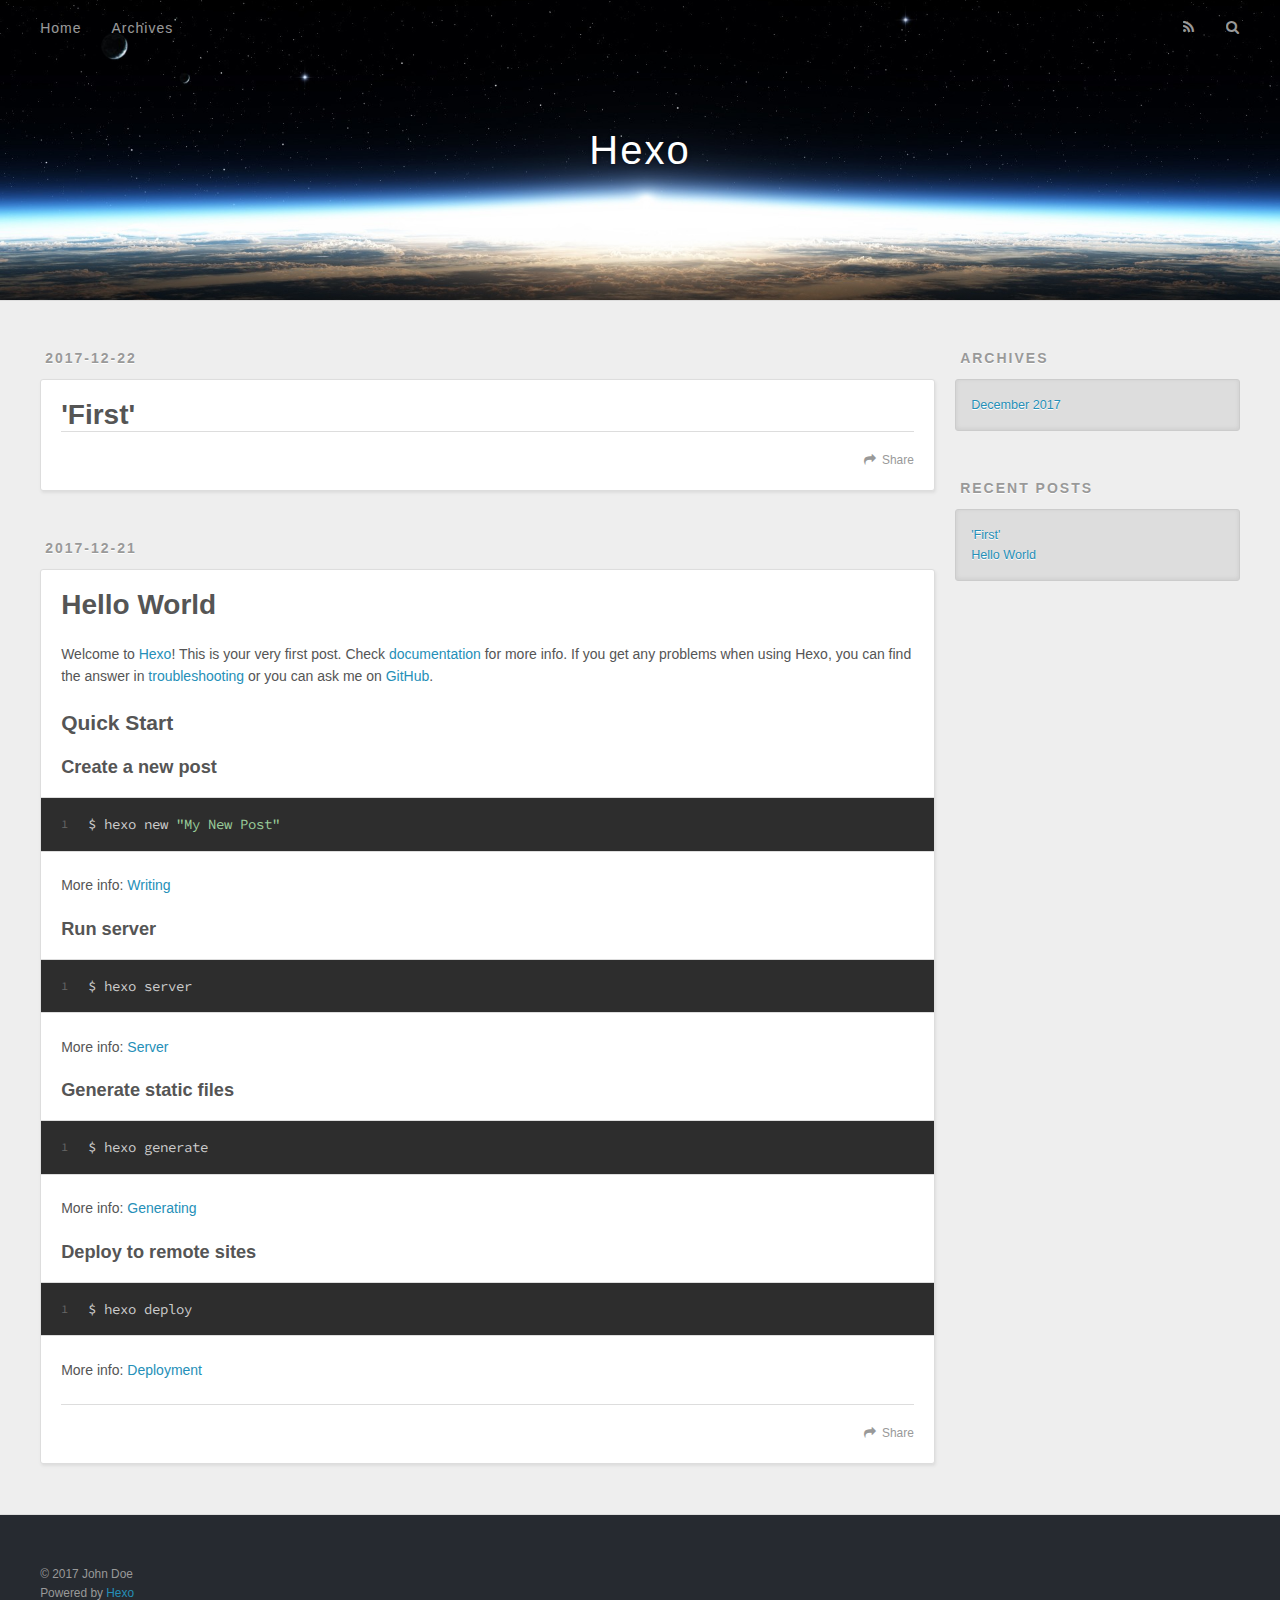
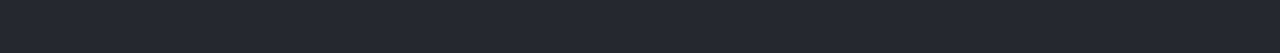
==== commit f92dee73: "Site updated: 2017-12-22 11:52:20" ====
--- a/index.html
+++ b/index.html
@@ -50,7 +50,7 @@
         
           <a id="nav-rss-link" class="nav-icon" href="/atom.xml" title="RSS Feed"></a>
         
-        <a id="nav-search-btn" class="nav-icon" title="Suche"></a>
+        <a id="nav-search-btn" class="nav-icon" title="Search"></a>
       </nav>
       <div id="search-form-wrap">
         <form action="//google.com/search" method="get" accept-charset="UTF-8" class="search-form"><input type="search" name="q" class="search-form-input" placeholder="Search"><button type="submit" class="search-form-submit">&#xF002;</button><input type="hidden" name="sitesearch" value="http://yoursite.com"></form>
@@ -87,7 +87,7 @@
       
     </div>
     <footer class="article-footer">
-      <a data-url="http://yoursite.com/2017/12/22/First/" data-id="cjbhdje4w000034wq8mjxuze3" class="article-share-link">Teilen</a>
+      <a data-url="http://yoursite.com/2017/12/22/First/" data-id="cjbhdouwn0000rswqmoib6cem" class="article-share-link">Share</a>
       
       
     </footer>
@@ -97,9 +97,9 @@
 
 
   
-    <article id="post-hello-world" class="article article-type-post" itemscope itemprop="blogPost">
+    <article id="post-文件/hello-world" class="article article-type-post" itemscope itemprop="blogPost">
   <div class="article-meta">
-    <a href="/2017/12/21/hello-world/" class="article-date">
+    <a href="/2017/12/21/文件/hello-world/" class="article-date">
   <time datetime="2017-12-21T13:14:07.175Z" itemprop="datePublished">2017-12-21</time>
 </a>
     
@@ -111,7 +111,7 @@
         
   
     <h1 itemprop="name">
-      <a class="article-title" href="/2017/12/21/hello-world/">Hello World</a>
+      <a class="article-title" href="/2017/12/21/文件/hello-world/">Hello World</a>
     </h1>
   
 
@@ -132,7 +132,7 @@
       
     </div>
     <footer class="article-footer">
-      <a data-url="http://yoursite.com/2017/12/21/hello-world/" data-id="cjbhdje55000134wq63ve2e56" class="article-share-link">Teilen</a>
+      <a data-url="http://yoursite.com/2017/12/21/文件/hello-world/" data-id="cjbhdouxe0001rswqpeqmuf4b" class="article-share-link">Share</a>
       
       
     </footer>
@@ -158,7 +158,7 @@
   
     
   <div class="widget-wrap">
-    <h3 class="widget-title">Archiv</h3>
+    <h3 class="widget-title">Archives</h3>
     <div class="widget">
       <ul class="archive-list"><li class="archive-list-item"><a class="archive-list-link" href="/archives/2017/12/">December 2017</a></li></ul>
     </div>
@@ -168,7 +168,7 @@
   
     
   <div class="widget-wrap">
-    <h3 class="widget-title">letzter Beitrag</h3>
+    <h3 class="widget-title">Recent Posts</h3>
     <div class="widget">
       <ul>
         
@@ -177,7 +177,7 @@
           </li>
         
           <li>
-            <a href="/2017/12/21/hello-world/">Hello World</a>
+            <a href="/2017/12/21/文件/hello-world/">Hello World</a>
           </li>
         
       </ul>
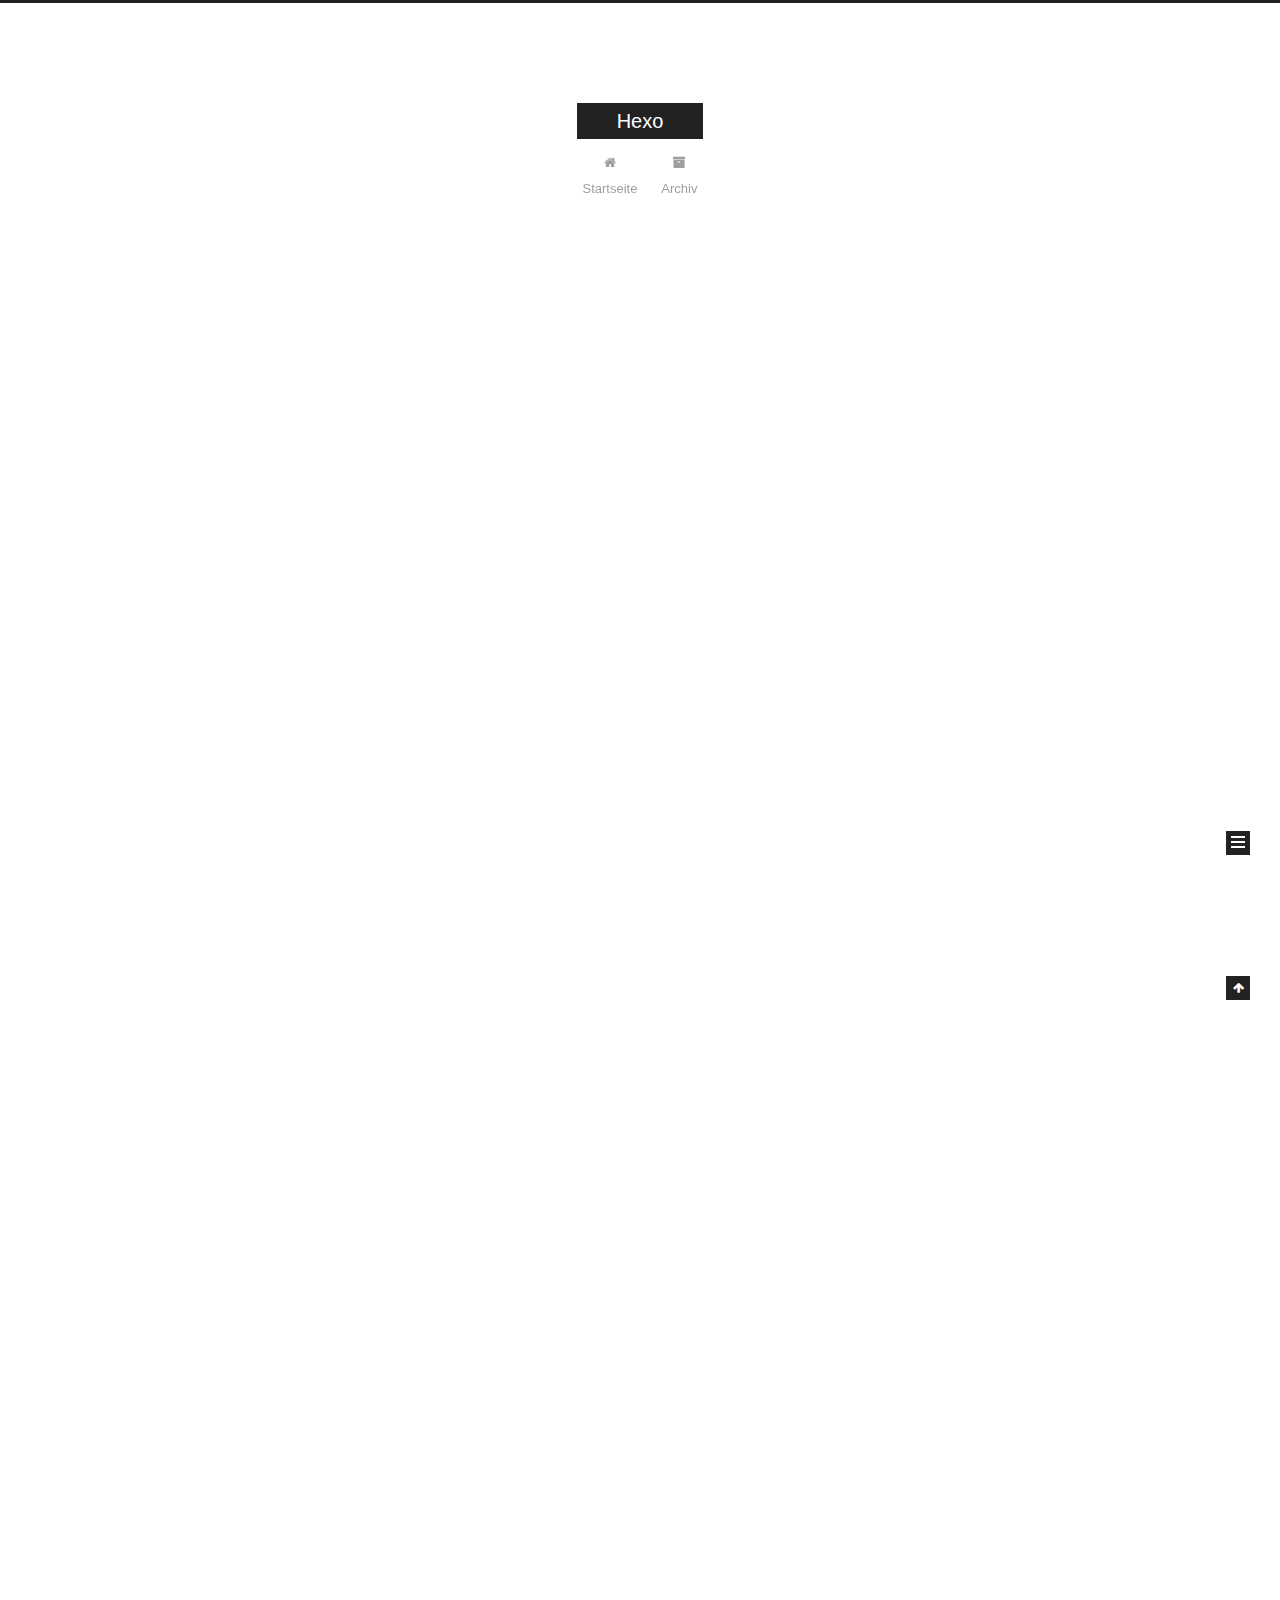
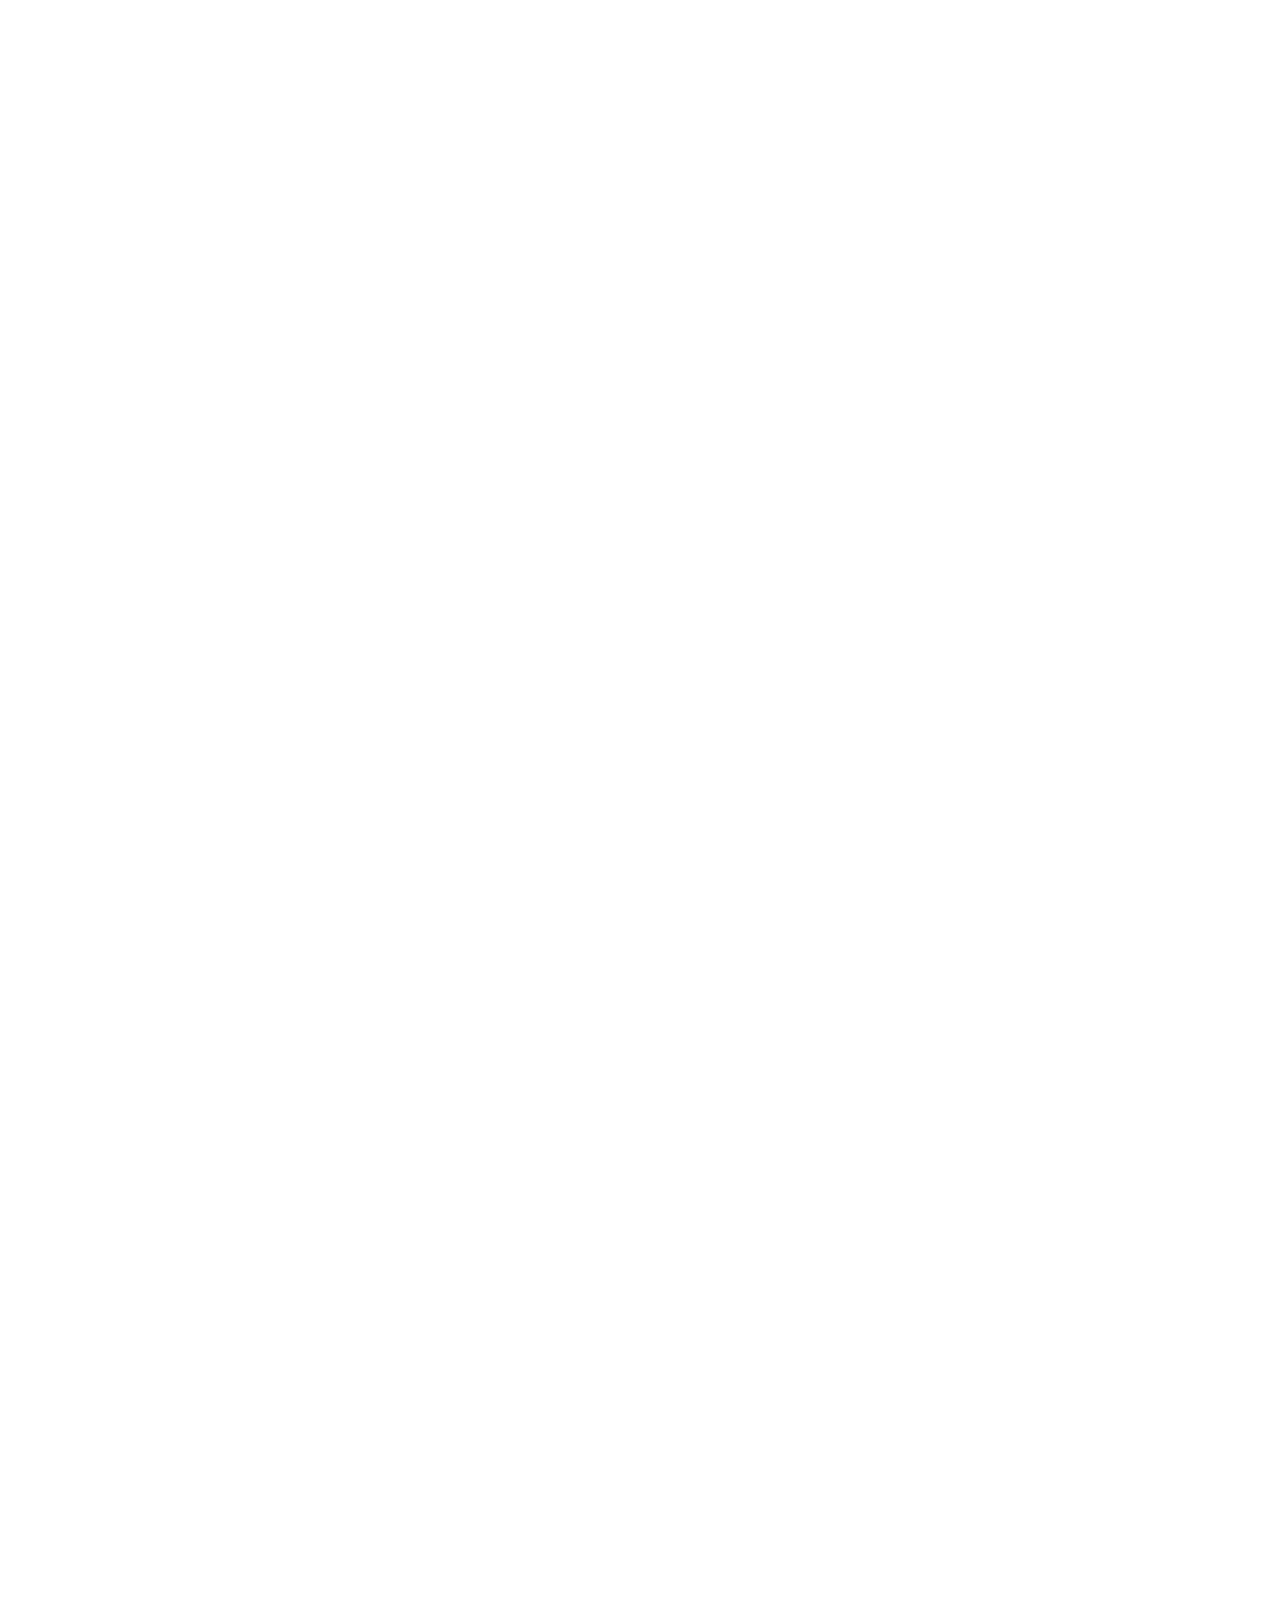
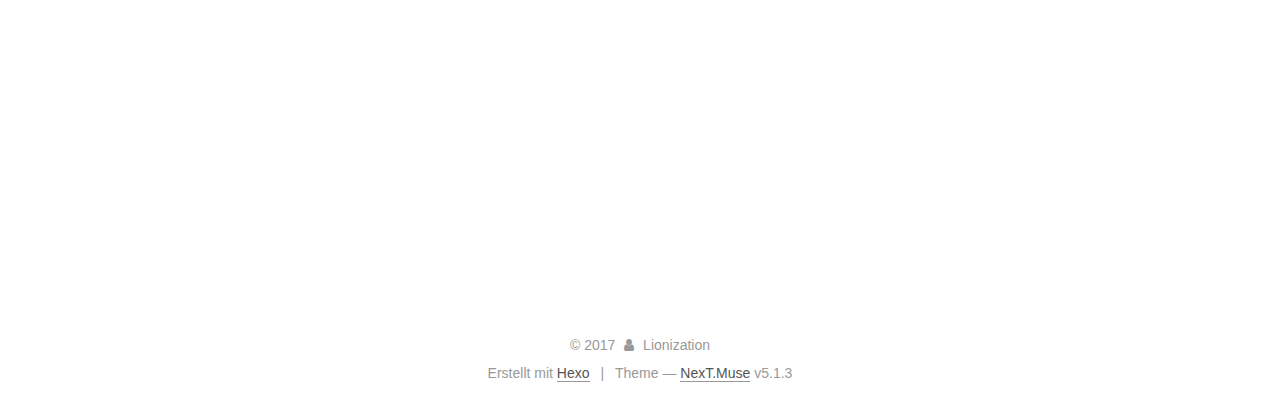
==== commit c95aafdd: "Site updated: 2017-12-22 17:43:16" ====
--- a/index.html
+++ b/index.html
@@ -1,223 +1,751 @@
 <!DOCTYPE html>
-<html>
+
+
+
+  
+
+
+<html class="theme-next muse use-motion" lang="">
 <head>
-  <meta charset="utf-8">
-  
-
-  
-  <title>Hexo</title>
-  <meta name="viewport" content="width=device-width, initial-scale=1, maximum-scale=1">
-  <meta property="og:type" content="website">
+  <meta charset="UTF-8"/>
+<meta http-equiv="X-UA-Compatible" content="IE=edge" />
+<meta name="viewport" content="width=device-width, initial-scale=1, maximum-scale=1"/>
+<meta name="theme-color" content="#222">
+
+
+
+
+
+
+
+
+
+<meta http-equiv="Cache-Control" content="no-transform" />
+<meta http-equiv="Cache-Control" content="no-siteapp" />
+
+
+
+
+
+
+
+
+
+
+
+
+
+
+
+
+  
+  
+  <link href="/lib/fancybox/source/jquery.fancybox.css?v=2.1.5" rel="stylesheet" type="text/css" />
+
+
+
+
+
+
+
+<link href="/lib/font-awesome/css/font-awesome.min.css?v=4.6.2" rel="stylesheet" type="text/css" />
+
+<link href="/css/main.css?v=5.1.3" rel="stylesheet" type="text/css" />
+
+
+  <link rel="apple-touch-icon" sizes="180x180" href="/images/apple-touch-icon-next.png?v=5.1.3">
+
+
+  <link rel="icon" type="image/png" sizes="32x32" href="/images/favicon-32x32-next.png?v=5.1.3">
+
+
+  <link rel="icon" type="image/png" sizes="16x16" href="/images/favicon-16x16-next.png?v=5.1.3">
+
+
+  <link rel="mask-icon" href="/images/logo.svg?v=5.1.3" color="#222">
+
+
+
+
+
+  <meta name="keywords" content="Hexo, NexT" />
+
+
+
+
+
+  <link rel="alternate" href="/atom.xml" title="Hexo" type="application/atom+xml" />
+
+
+
+
+
+
+<meta property="og:type" content="website">
 <meta property="og:title" content="Hexo">
 <meta property="og:url" content="http://yoursite.com/index.html">
 <meta property="og:site_name" content="Hexo">
 <meta name="twitter:card" content="summary">
 <meta name="twitter:title" content="Hexo">
-  
-    <link rel="alternate" href="/atom.xml" title="Hexo" type="application/atom+xml">
-  
-  
-    <link rel="icon" href="/favicon.png">
-  
-  
-    <link href="//fonts.googleapis.com/css?family=Source+Code+Pro" rel="stylesheet" type="text/css">
-  
-  <link rel="stylesheet" href="/css/style.css">
+
+
+
+<script type="text/javascript" id="hexo.configurations">
+  var NexT = window.NexT || {};
+  var CONFIG = {
+    root: '/',
+    scheme: 'Muse',
+    version: '5.1.3',
+    sidebar: {"position":"left","display":"post","offset":12,"b2t":false,"scrollpercent":false,"onmobile":false},
+    fancybox: true,
+    tabs: true,
+    motion: {"enable":true,"async":false,"transition":{"post_block":"fadeIn","post_header":"slideDownIn","post_body":"slideDownIn","coll_header":"slideLeftIn","sidebar":"slideUpIn"}},
+    duoshuo: {
+      userId: '0',
+      author: 'Author'
+    },
+    algolia: {
+      applicationID: '',
+      apiKey: '',
+      indexName: '',
+      hits: {"per_page":10},
+      labels: {"input_placeholder":"Search for Posts","hits_empty":"We didn't find any results for the search: ${query}","hits_stats":"${hits} results found in ${time} ms"}
+    }
+  };
+</script>
+
+
+
+  <link rel="canonical" href="http://yoursite.com/"/>
+
+
+
+
+
+  <title>Hexo</title>
+  
+
+
+
+
+
+
+
+
 </head>
 
-<body>
-  <div id="container">
-    <div id="wrap">
-      <header id="header">
-  <div id="banner"></div>
-  <div id="header-outer" class="outer">
-    <div id="header-title" class="inner">
-      <h1 id="logo-wrap">
-        <a href="/" id="logo">Hexo</a>
-      </h1>
-      
+<body itemscope itemtype="http://schema.org/WebPage" lang="">
+
+  
+  
+    
+  
+
+  <div class="container sidebar-position-left 
+  page-home">
+    <div class="headband"></div>
+
+    <header id="header" class="header" itemscope itemtype="http://schema.org/WPHeader">
+      <div class="header-inner"><div class="site-brand-wrapper">
+  <div class="site-meta ">
+    
+
+    <div class="custom-logo-site-title">
+      <a href="/"  class="brand" rel="start">
+        <span class="logo-line-before"><i></i></span>
+        <span class="site-title">Hexo</span>
+        <span class="logo-line-after"><i></i></span>
+      </a>
     </div>
-    <div id="header-inner" class="inner">
-      <nav id="main-nav">
-        <a id="main-nav-toggle" class="nav-icon"></a>
-        
-          <a class="main-nav-link" href="/">Home</a>
-        
-          <a class="main-nav-link" href="/archives">Archives</a>
-        
-      </nav>
-      <nav id="sub-nav">
-        
-          <a id="nav-rss-link" class="nav-icon" href="/atom.xml" title="RSS Feed"></a>
-        
-        <a id="nav-search-btn" class="nav-icon" title="Search"></a>
-      </nav>
-      <div id="search-form-wrap">
-        <form action="//google.com/search" method="get" accept-charset="UTF-8" class="search-form"><input type="search" name="q" class="search-form-input" placeholder="Search"><button type="submit" class="search-form-submit">&#xF002;</button><input type="hidden" name="sitesearch" value="http://yoursite.com"></form>
-      </div>
+      
+        <p class="site-subtitle"></p>
+      
+  </div>
+
+  <div class="site-nav-toggle">
+    <button>
+      <span class="btn-bar"></span>
+      <span class="btn-bar"></span>
+      <span class="btn-bar"></span>
+    </button>
+  </div>
+</div>
+
+<nav class="site-nav">
+  
+
+  
+    <ul id="menu" class="menu">
+      
+        
+        <li class="menu-item menu-item-home">
+          <a href="/" rel="section">
+            
+              <i class="menu-item-icon fa fa-fw fa-home"></i> <br />
+            
+            Startseite
+          </a>
+        </li>
+      
+        
+        <li class="menu-item menu-item-archives">
+          <a href="/archives/" rel="section">
+            
+              <i class="menu-item-icon fa fa-fw fa-archive"></i> <br />
+            
+            Archiv
+          </a>
+        </li>
+      
+
+      
+    </ul>
+  
+
+  
+</nav>
+
+
+
+ </div>
+    </header>
+
+    <main id="main" class="main">
+      <div class="main-inner">
+        <div class="content-wrap">
+          <div id="content" class="content">
+            
+  <section id="posts" class="posts-expand">
+    
+      
+
+  
+
+  
+  
+  
+
+  <article class="post post-type-normal" itemscope itemtype="http://schema.org/Article">
+  
+  
+  
+  <div class="post-block">
+    <link itemprop="mainEntityOfPage" href="http://yoursite.com/2017/12/22/MyBlog/">
+
+    <span hidden itemprop="author" itemscope itemtype="http://schema.org/Person">
+      <meta itemprop="name" content="Lionization">
+      <meta itemprop="description" content="">
+      <meta itemprop="image" content="/images/head.jpg">
+    </span>
+
+    <span hidden itemprop="publisher" itemscope itemtype="http://schema.org/Organization">
+      <meta itemprop="name" content="Hexo">
+    </span>
+
+    
+      <header class="post-header">
+
+        
+        
+          <h1 class="post-title" itemprop="name headline">
+                
+                <a class="post-title-link" href="/2017/12/22/MyBlog/" itemprop="url">搭建自己的微博</a></h1>
+        
+
+        <div class="post-meta">
+          <span class="post-time">
+            
+              <span class="post-meta-item-icon">
+                <i class="fa fa-calendar-o"></i>
+              </span>
+              
+                <span class="post-meta-item-text">Veröffentlicht am</span>
+              
+              <time title="Post created" itemprop="dateCreated datePublished" datetime="2017-12-22T15:59:29+08:00">
+                2017-12-22
+              </time>
+            
+
+            
+
+            
+          </span>
+
+          
+
+          
+            
+          
+
+          
+          
+
+          
+
+          
+
+          
+
+        </div>
+      </header>
+    
+
+    
+    
+    
+    <div class="post-body" itemprop="articleBody">
+
+      
+      
+
+      
+        
+          
+            <p>category:<br><img src="/2017/12/22/MyBlog/Imges1.jpg" title="这是一个背景图"><br>  <div class="toc"><ul><li><a href="#da-jian-zi-ji-de-wei-bo" class="contents-header">1. ▪ 搭建自己的微博</a><ul><li><a href="#xian-hua-1" class="contents-header">1.1. 闲话1</a></li><li><a href="#xian-hua-2" class="contents-header">1.2. 闲话2</a></li><li><a href="#xian-hua-3" class="contents-header">1.3. 闲话3</a></li></ul></li><li><a href="#da-jian-zi-ji-de-wei-bo-2" class="contents-header">2. ▪ 搭建自己的微博2</a><ul><li><a href="#xian-hua-1" class="contents-header">2.1. 闲话1</a></li><li><a href="#xian-hua-2" class="contents-header">2.2. 闲话2</a></li><li><a href="#xian-hua-3" class="contents-header">2.3. 闲话3</a></li></ul></li></ul></div></p>
+<h2 id="da-jian-zi-ji-de-wei-bo"><a href="#da-jian-zi-ji-de-wei-bo" class="header-anchor">1. </a><a href="#▪-搭建自己的微博" class="headerlink" title="▪ 搭建自己的微博"></a>▪ 搭建自己的微博</h2><h3 id="xian-hua-1"><a href="#xian-hua-1" class="header-anchor">1.1. </a><a href="#闲话1" class="headerlink" title="闲话1"></a>闲话1</h3><h3 id="xian-hua-2"><a href="#xian-hua-2" class="header-anchor">1.2. </a><a href="#闲话2" class="headerlink" title="闲话2"></a>闲话2</h3><h3 id="xian-hua-3"><a href="#xian-hua-3" class="header-anchor">1.3. </a><a href="#闲话3" class="headerlink" title="闲话3"></a>闲话3</h3><!-- toc -->
+<h2 id="da-jian-zi-ji-de-wei-bo-2"><a href="#da-jian-zi-ji-de-wei-bo-2" class="header-anchor">2. </a><a href="#▪-搭建自己的微博2" class="headerlink" title="▪ 搭建自己的微博2"></a>▪ 搭建自己的微博2</h2><h3 id="xian-hua-1"><a href="#xian-hua-1" class="header-anchor">2.1. </a><a href="#闲话1-1" class="headerlink" title="闲话1"></a>闲话1</h3><h3 id="xian-hua-2"><a href="#xian-hua-2" class="header-anchor">2.2. </a><a href="#闲话2-1" class="headerlink" title="闲话2"></a>闲话2</h3><h3 id="xian-hua-3"><a href="#xian-hua-3" class="header-anchor">2.3. </a><a href="#闲话3-1" class="headerlink" title="闲话3"></a>闲话3</h3>
+          
+        
+      
+    </div>
+    
+    
+    
+
+    
+
+    
+
+    
+
+    <footer class="post-footer">
+      
+
+      
+
+      
+
+      
+      
+        <div class="post-eof"></div>
+      
+    </footer>
+  </div>
+  
+  
+  
+  </article>
+
+
+    
+      
+
+  
+
+  
+  
+  
+
+  <article class="post post-type-normal" itemscope itemtype="http://schema.org/Article">
+  
+  
+  
+  <div class="post-block">
+    <link itemprop="mainEntityOfPage" href="http://yoursite.com/2017/12/21/文件/hello-world/">
+
+    <span hidden itemprop="author" itemscope itemtype="http://schema.org/Person">
+      <meta itemprop="name" content="Lionization">
+      <meta itemprop="description" content="">
+      <meta itemprop="image" content="/images/head.jpg">
+    </span>
+
+    <span hidden itemprop="publisher" itemscope itemtype="http://schema.org/Organization">
+      <meta itemprop="name" content="Hexo">
+    </span>
+
+    
+      <header class="post-header">
+
+        
+        
+          <h1 class="post-title" itemprop="name headline">
+                
+                <a class="post-title-link" href="/2017/12/21/文件/hello-world/" itemprop="url">Hello World</a></h1>
+        
+
+        <div class="post-meta">
+          <span class="post-time">
+            
+              <span class="post-meta-item-icon">
+                <i class="fa fa-calendar-o"></i>
+              </span>
+              
+                <span class="post-meta-item-text">Veröffentlicht am</span>
+              
+              <time title="Post created" itemprop="dateCreated datePublished" datetime="2017-12-21T21:14:07+08:00">
+                2017-12-21
+              </time>
+            
+
+            
+
+            
+          </span>
+
+          
+
+          
+            
+          
+
+          
+          
+
+          
+
+          
+
+          
+
+        </div>
+      </header>
+    
+
+    
+    
+    
+    <div class="post-body" itemprop="articleBody">
+
+      
+      
+
+      
+        
+          
+            <p>Welcome to <a href="https://hexo.io/" target="_blank" rel="noopener">Hexo</a>! This is your very first post. Check <a href="https://hexo.io/docs/" target="_blank" rel="noopener">documentation</a> for more info. If you get any problems when using Hexo, you can find the answer in <a href="https://hexo.io/docs/troubleshooting.html" target="_blank" rel="noopener">troubleshooting</a> or you can ask me on <a href="https://github.com/hexojs/hexo/issues" target="_blank" rel="noopener">GitHub</a>.</p>
+<h2 id="quick-start"><a href="#quick-start" class="header-anchor">1. </a><a href="#Quick-Start" class="headerlink" title="Quick Start"></a>Quick Start</h2><h3 id="create-a-new-post"><a href="#create-a-new-post" class="header-anchor">1.1. </a><a href="#Create-a-new-post" class="headerlink" title="Create a new post"></a>Create a new post</h3><figure class="highlight bash"><table><tr><td class="gutter"><pre><span class="line">1</span><br></pre></td><td class="code"><pre><span class="line">$ hexo new <span class="string">"My New Post"</span></span><br></pre></td></tr></table></figure>
+<p>More info: <a href="https://hexo.io/docs/writing.html" target="_blank" rel="noopener">Writing</a></p>
+<h3 id="run-server"><a href="#run-server" class="header-anchor">1.2. </a><a href="#Run-server" class="headerlink" title="Run server"></a>Run server</h3><figure class="highlight bash"><table><tr><td class="gutter"><pre><span class="line">1</span><br></pre></td><td class="code"><pre><span class="line">$ hexo server</span><br></pre></td></tr></table></figure>
+<p>More info: <a href="https://hexo.io/docs/server.html" target="_blank" rel="noopener">Server</a></p>
+<h3 id="generate-static-files"><a href="#generate-static-files" class="header-anchor">1.3. </a><a href="#Generate-static-files" class="headerlink" title="Generate static files"></a>Generate static files</h3><figure class="highlight bash"><table><tr><td class="gutter"><pre><span class="line">1</span><br></pre></td><td class="code"><pre><span class="line">$ hexo generate</span><br></pre></td></tr></table></figure>
+<p>More info: <a href="https://hexo.io/docs/generating.html" target="_blank" rel="noopener">Generating</a></p>
+<h3 id="deploy-to-remote-sites"><a href="#deploy-to-remote-sites" class="header-anchor">1.4. </a><a href="#Deploy-to-remote-sites" class="headerlink" title="Deploy to remote sites"></a>Deploy to remote sites</h3><figure class="highlight bash"><table><tr><td class="gutter"><pre><span class="line">1</span><br></pre></td><td class="code"><pre><span class="line">$ hexo deploy</span><br></pre></td></tr></table></figure>
+<p>More info: <a href="https://hexo.io/docs/deployment.html" target="_blank" rel="noopener">Deployment</a></p>
+
+          
+        
+      
+    </div>
+    
+    
+    
+
+    
+
+    
+
+    
+
+    <footer class="post-footer">
+      
+
+      
+
+      
+
+      
+      
+        <div class="post-eof"></div>
+      
+    </footer>
+  </div>
+  
+  
+  
+  </article>
+
+
+    
+  </section>
+
+  
+
+
+          </div>
+          
+
+
+          
+
+        </div>
+        
+          
+  
+  <div class="sidebar-toggle">
+    <div class="sidebar-toggle-line-wrap">
+      <span class="sidebar-toggle-line sidebar-toggle-line-first"></span>
+      <span class="sidebar-toggle-line sidebar-toggle-line-middle"></span>
+      <span class="sidebar-toggle-line sidebar-toggle-line-last"></span>
     </div>
   </div>
-</header>
-      <div class="outer">
-        <section id="main">
-  
-    <article id="post-First" class="article article-type-post" itemscope itemprop="blogPost">
-  <div class="article-meta">
-    <a href="/2017/12/22/First/" class="article-date">
-  <time datetime="2017-12-22T03:43:17.000Z" itemprop="datePublished">2017-12-22</time>
-</a>
-    
+
+  <aside id="sidebar" class="sidebar">
+    
+    <div class="sidebar-inner">
+
+      
+
+      
+
+      <section class="site-overview-wrap sidebar-panel sidebar-panel-active">
+        <div class="site-overview">
+          <div class="site-author motion-element" itemprop="author" itemscope itemtype="http://schema.org/Person">
+            
+              <img class="site-author-image" itemprop="image"
+                src="/images/head.jpg"
+                alt="Lionization" />
+            
+              <p class="site-author-name" itemprop="name">Lionization</p>
+              <p class="site-description motion-element" itemprop="description"></p>
+          </div>
+
+          <nav class="site-state motion-element">
+
+            
+              <div class="site-state-item site-state-posts">
+              
+                <a href="/archives/">
+              
+                  <span class="site-state-item-count">2</span>
+                  <span class="site-state-item-name">Artikel</span>
+                </a>
+              </div>
+            
+
+            
+
+            
+
+          </nav>
+
+          
+            <div class="feed-link motion-element">
+              <a href="/atom.xml" rel="alternate">
+                <i class="fa fa-rss"></i>
+                RSS
+              </a>
+            </div>
+          
+
+          <div class="links-of-author motion-element">
+            
+          </div>
+
+          
+          
+
+          
+          
+
+          
+
+        </div>
+      </section>
+
+      
+
+      
+
+    </div>
+  </aside>
+
+
+        
+      </div>
+    </main>
+
+    <footer id="footer" class="footer">
+      <div class="footer-inner">
+        <div class="copyright">&copy; <span itemprop="copyrightYear">2017</span>
+  <span class="with-love">
+    <i class="fa fa-user"></i>
+  </span>
+  <span class="author" itemprop="copyrightHolder">Lionization</span>
+
+  
+</div>
+
+
+  <div class="powered-by">Erstellt mit  <a class="theme-link" target="_blank" href="https://hexo.io">Hexo</a></div>
+
+
+
+  <span class="post-meta-divider">|</span>
+
+
+
+  <div class="theme-info">Theme &mdash; <a class="theme-link" target="_blank" href="https://github.com/iissnan/hexo-theme-next">NexT.Muse</a> v5.1.3</div>
+
+
+
+
+        
+
+
+
+
+
+
+
+        
+      </div>
+    </footer>
+
+    
+      <div class="back-to-top">
+        <i class="fa fa-arrow-up"></i>
+        
+      </div>
+    
+
+    
+
   </div>
-  <div class="article-inner">
-    
-    
-      <header class="article-header">
-        
-  
-    <h1 itemprop="name">
-      <a class="article-title" href="/2017/12/22/First/">&#39;First&#39;</a>
-    </h1>
-  
-
-      </header>
-    
-    <div class="article-entry" itemprop="articleBody">
-      
-        
-      
-    </div>
-    <footer class="article-footer">
-      <a data-url="http://yoursite.com/2017/12/22/First/" data-id="cjbhdouwn0000rswqmoib6cem" class="article-share-link">Share</a>
-      
-      
-    </footer>
-  </div>
-  
-</article>
-
-
-  
-    <article id="post-文件/hello-world" class="article article-type-post" itemscope itemprop="blogPost">
-  <div class="article-meta">
-    <a href="/2017/12/21/文件/hello-world/" class="article-date">
-  <time datetime="2017-12-21T13:14:07.175Z" itemprop="datePublished">2017-12-21</time>
-</a>
-    
-  </div>
-  <div class="article-inner">
-    
-    
-      <header class="article-header">
-        
-  
-    <h1 itemprop="name">
-      <a class="article-title" href="/2017/12/21/文件/hello-world/">Hello World</a>
-    </h1>
-  
-
-      </header>
-    
-    <div class="article-entry" itemprop="articleBody">
-      
-        <p>Welcome to <a href="https://hexo.io/" target="_blank" rel="noopener">Hexo</a>! This is your very first post. Check <a href="https://hexo.io/docs/" target="_blank" rel="noopener">documentation</a> for more info. If you get any problems when using Hexo, you can find the answer in <a href="https://hexo.io/docs/troubleshooting.html" target="_blank" rel="noopener">troubleshooting</a> or you can ask me on <a href="https://github.com/hexojs/hexo/issues" target="_blank" rel="noopener">GitHub</a>.</p>
-<h2 id="Quick-Start"><a href="#Quick-Start" class="headerlink" title="Quick Start"></a>Quick Start</h2><h3 id="Create-a-new-post"><a href="#Create-a-new-post" class="headerlink" title="Create a new post"></a>Create a new post</h3><figure class="highlight bash"><table><tr><td class="gutter"><pre><span class="line">1</span><br></pre></td><td class="code"><pre><span class="line">$ hexo new <span class="string">"My New Post"</span></span><br></pre></td></tr></table></figure>
-<p>More info: <a href="https://hexo.io/docs/writing.html" target="_blank" rel="noopener">Writing</a></p>
-<h3 id="Run-server"><a href="#Run-server" class="headerlink" title="Run server"></a>Run server</h3><figure class="highlight bash"><table><tr><td class="gutter"><pre><span class="line">1</span><br></pre></td><td class="code"><pre><span class="line">$ hexo server</span><br></pre></td></tr></table></figure>
-<p>More info: <a href="https://hexo.io/docs/server.html" target="_blank" rel="noopener">Server</a></p>
-<h3 id="Generate-static-files"><a href="#Generate-static-files" class="headerlink" title="Generate static files"></a>Generate static files</h3><figure class="highlight bash"><table><tr><td class="gutter"><pre><span class="line">1</span><br></pre></td><td class="code"><pre><span class="line">$ hexo generate</span><br></pre></td></tr></table></figure>
-<p>More info: <a href="https://hexo.io/docs/generating.html" target="_blank" rel="noopener">Generating</a></p>
-<h3 id="Deploy-to-remote-sites"><a href="#Deploy-to-remote-sites" class="headerlink" title="Deploy to remote sites"></a>Deploy to remote sites</h3><figure class="highlight bash"><table><tr><td class="gutter"><pre><span class="line">1</span><br></pre></td><td class="code"><pre><span class="line">$ hexo deploy</span><br></pre></td></tr></table></figure>
-<p>More info: <a href="https://hexo.io/docs/deployment.html" target="_blank" rel="noopener">Deployment</a></p>
-
-      
-    </div>
-    <footer class="article-footer">
-      <a data-url="http://yoursite.com/2017/12/21/文件/hello-world/" data-id="cjbhdouxe0001rswqpeqmuf4b" class="article-share-link">Share</a>
-      
-      
-    </footer>
-  </div>
-  
-</article>
-
-
-  
-
-
-</section>
-        
-          <aside id="sidebar">
-  
-    
-
-  
-    
-
-  
-    
-  
-    
-  <div class="widget-wrap">
-    <h3 class="widget-title">Archives</h3>
-    <div class="widget">
-      <ul class="archive-list"><li class="archive-list-item"><a class="archive-list-link" href="/archives/2017/12/">December 2017</a></li></ul>
-    </div>
-  </div>
-
-
-  
-    
-  <div class="widget-wrap">
-    <h3 class="widget-title">Recent Posts</h3>
-    <div class="widget">
-      <ul>
-        
-          <li>
-            <a href="/2017/12/22/First/">&#39;First&#39;</a>
-          </li>
-        
-          <li>
-            <a href="/2017/12/21/文件/hello-world/">Hello World</a>
-          </li>
-        
-      </ul>
-    </div>
-  </div>
-
-  
-</aside>
-        
-      </div>
-      <footer id="footer">
-  
-  <div class="outer">
-    <div id="footer-info" class="inner">
-      &copy; 2017 John Doe<br>
-      Powered by <a href="http://hexo.io/" target="_blank">Hexo</a>
-    </div>
-  </div>
-</footer>
-    </div>
-    <nav id="mobile-nav">
-  
-    <a href="/" class="mobile-nav-link">Home</a>
-  
-    <a href="/archives" class="mobile-nav-link">Archives</a>
-  
-</nav>
-    
-
-<script src="//ajax.googleapis.com/ajax/libs/jquery/2.0.3/jquery.min.js"></script>
-
-
-  <link rel="stylesheet" href="/fancybox/jquery.fancybox.css">
-  <script src="/fancybox/jquery.fancybox.pack.js"></script>
-
-
-<script src="/js/script.js"></script>
-
-
-
-  </div>
+
+  
+
+<script type="text/javascript">
+  if (Object.prototype.toString.call(window.Promise) !== '[object Function]') {
+    window.Promise = null;
+  }
+</script>
+
+
+
+
+
+
+
+
+
+  
+
+
+
+
+
+
+
+
+
+
+
+
+  
+  
+    <script type="text/javascript" src="/lib/jquery/index.js?v=2.1.3"></script>
+  
+
+  
+  
+    <script type="text/javascript" src="/lib/fastclick/lib/fastclick.min.js?v=1.0.6"></script>
+  
+
+  
+  
+    <script type="text/javascript" src="/lib/jquery_lazyload/jquery.lazyload.js?v=1.9.7"></script>
+  
+
+  
+  
+    <script type="text/javascript" src="/lib/velocity/velocity.min.js?v=1.2.1"></script>
+  
+
+  
+  
+    <script type="text/javascript" src="/lib/velocity/velocity.ui.min.js?v=1.2.1"></script>
+  
+
+  
+  
+    <script type="text/javascript" src="/lib/fancybox/source/jquery.fancybox.pack.js?v=2.1.5"></script>
+  
+
+
+  
+
+
+  <script type="text/javascript" src="/js/src/utils.js?v=5.1.3"></script>
+
+  <script type="text/javascript" src="/js/src/motion.js?v=5.1.3"></script>
+
+
+
+  
+  
+
+  
+
+  
+
+
+  <script type="text/javascript" src="/js/src/bootstrap.js?v=5.1.3"></script>
+
+
+
+  
+
+
+  
+
+
+
+
+	
+
+
+
+
+
+  
+
+
+
+
+
+  
+
+
+
+
+
+
+
+
+
+
+
+
+  
+
+
+
+
+
+  
+
+  
+
+  
+
+  
+  
+
+  
+
+  
+
+  
+
 </body>
-</html>+</html>
--- a/css/main.css
+++ b/css/main.css
@@ -0,0 +1,2661 @@
+/* normalize.css v3.0.2 | MIT License | git.io/normalize */
+html {
+  font-family: sans-serif; /* 1 */
+  -ms-text-size-adjust: 100%; /* 2 */
+  -webkit-text-size-adjust: 100%; /* 2 */
+}
+body {
+  margin: 0;
+}
+article,
+aside,
+details,
+figcaption,
+figure,
+footer,
+header,
+hgroup,
+main,
+menu,
+nav,
+section,
+summary {
+  display: block;
+}
+audio,
+canvas,
+progress,
+video {
+  display: inline-block; /* 1 */
+  vertical-align: baseline; /* 2 */
+}
+audio:not([controls]) {
+  display: none;
+  height: 0;
+}
+[hidden],
+template {
+  display: none;
+}
+a {
+  background-color: transparent;
+}
+a:active,
+a:hover {
+  outline: 0;
+}
+abbr[title] {
+  border-bottom: 1px dotted;
+}
+b,
+strong {
+  font-weight: bold;
+}
+dfn {
+  font-style: italic;
+}
+h1 {
+  font-size: 2em;
+  margin: 0.67em 0;
+}
+mark {
+  background: #ff0;
+  color: #000;
+}
+small {
+  font-size: 80%;
+}
+sub,
+sup {
+  font-size: 75%;
+  line-height: 0;
+  position: relative;
+  vertical-align: baseline;
+}
+sup {
+  top: -0.5em;
+}
+sub {
+  bottom: -0.25em;
+}
+img {
+  border: 0;
+}
+svg:not(:root) {
+  overflow: hidden;
+}
+figure {
+  margin: 1em 40px;
+}
+hr {
+  -moz-box-sizing: content-box;
+  box-sizing: content-box;
+  height: 0;
+}
+pre {
+  overflow: auto;
+}
+code,
+kbd,
+pre,
+samp {
+  font-family: monospace, monospace;
+  font-size: 1em;
+}
+button,
+input,
+optgroup,
+select,
+textarea {
+  color: inherit; /* 1 */
+  font: inherit; /* 2 */
+  margin: 0; /* 3 */
+}
+button {
+  overflow: visible;
+}
+button,
+select {
+  text-transform: none;
+}
+button,
+html input[type="button"],
+input[type="reset"],
+input[type="submit"] {
+  -webkit-appearance: button; /* 2 */
+  cursor: pointer; /* 3 */
+}
+button[disabled],
+html input[disabled] {
+  cursor: default;
+}
+button::-moz-focus-inner,
+input::-moz-focus-inner {
+  border: 0;
+  padding: 0;
+}
+input {
+  line-height: normal;
+}
+input[type="checkbox"],
+input[type="radio"] {
+  box-sizing: border-box; /* 1 */
+  padding: 0; /* 2 */
+}
+input[type="number"]::-webkit-inner-spin-button,
+input[type="number"]::-webkit-outer-spin-button {
+  height: auto;
+}
+input[type="search"] {
+  -webkit-appearance: textfield; /* 1 */
+  -moz-box-sizing: content-box;
+  -webkit-box-sizing: content-box; /* 2 */
+  box-sizing: content-box;
+}
+input[type="search"]::-webkit-search-cancel-button,
+input[type="search"]::-webkit-search-decoration {
+  -webkit-appearance: none;
+}
+fieldset {
+  border: 1px solid #c0c0c0;
+  margin: 0 2px;
+  padding: 0.35em 0.625em 0.75em;
+}
+legend {
+  border: 0; /* 1 */
+  padding: 0; /* 2 */
+}
+textarea {
+  overflow: auto;
+}
+optgroup {
+  font-weight: bold;
+}
+table {
+  border-collapse: collapse;
+  border-spacing: 0;
+}
+td,
+th {
+  padding: 0;
+}
+::selection {
+  background: #262a30;
+  color: #fff;
+}
+body {
+  position: relative;
+  font-family: 'Lato', "PingFang SC", "Microsoft YaHei", sans-serif;
+  font-size: 14px;
+  line-height: 2;
+  color: #555;
+  background: #fff;
+}
+@media (max-width: 767px) {
+  body {
+    padding-right: 0 !important;
+  }
+}
+@media (min-width: 768px) and (max-width: 991px) {
+  body {
+    padding-right: 0 !important;
+  }
+}
+@media (min-width: 1600px) {
+  body {
+    font-size: 16px;
+  }
+}
+h1,
+h2,
+h3,
+h4,
+h5,
+h6 {
+  margin: 0;
+  padding: 0;
+  font-weight: bold;
+  line-height: 1.5;
+  font-family: 'Lato', "PingFang SC", "Microsoft YaHei", sans-serif;
+}
+h2,
+h3,
+h4,
+h5,
+h6 {
+  margin: 20px 0 15px;
+}
+h1 {
+  font-size: 22px;
+}
+@media (max-width: 767px) {
+  h1 {
+    font-size: 18px;
+  }
+}
+h2 {
+  font-size: 20px;
+}
+@media (max-width: 767px) {
+  h2 {
+    font-size: 16px;
+  }
+}
+h3 {
+  font-size: 18px;
+}
+@media (max-width: 767px) {
+  h3 {
+    font-size: 14px;
+  }
+}
+h4 {
+  font-size: 16px;
+}
+@media (max-width: 767px) {
+  h4 {
+    font-size: 12px;
+  }
+}
+h5 {
+  font-size: 14px;
+}
+@media (max-width: 767px) {
+  h5 {
+    font-size: 10px;
+  }
+}
+h6 {
+  font-size: 12px;
+}
+@media (max-width: 767px) {
+  h6 {
+    font-size: 8px;
+  }
+}
+p {
+  margin: 0 0 20px 0;
+}
+a {
+  color: #555;
+  text-decoration: none;
+  outline: none;
+  border-bottom: 1px solid #999;
+  word-wrap: break-word;
+}
+a:hover {
+  color: #222;
+  border-bottom-color: #222;
+}
+blockquote {
+  margin: 0;
+  padding: 0;
+}
+img {
+  display: block;
+  margin: auto;
+  max-width: 100%;
+  height: auto;
+}
+hr {
+  margin: 40px 0;
+  height: 3px;
+  border: none;
+  background-color: #ddd;
+  background-image: repeating-linear-gradient(-45deg, #fff, #fff 4px, transparent 4px, transparent 8px);
+}
+blockquote {
+  padding: 0 15px;
+  color: #666;
+  border-left: 4px solid #ddd;
+}
+blockquote cite::before {
+  content: "-";
+  padding: 0 5px;
+}
+dt {
+  font-weight: 700;
+}
+dd {
+  margin: 0;
+  padding: 0;
+}
+kbd {
+  border: 1px solid #ccc;
+  border-radius: 0.2em;
+  box-shadow: 0.1em 0.1em 0.2em rgba(0,0,0,0.1);
+  background-color: #f9f9f9;
+  font-family: inherit;
+  background-image: -webkit-linear-gradient(top, #eee, #fff, #eee);
+  padding: 0.1em 0.3em;
+  white-space: nowrap;
+}
+.text-left {
+  text-align: left;
+}
+.text-center {
+  text-align: center;
+}
+.text-right {
+  text-align: right;
+}
+.text-justify {
+  text-align: justify;
+}
+.text-nowrap {
+  white-space: nowrap;
+}
+.text-lowercase {
+  text-transform: lowercase;
+}
+.text-uppercase {
+  text-transform: uppercase;
+}
+.text-capitalize {
+  text-transform: capitalize;
+}
+.center-block {
+  display: block;
+  margin-left: auto;
+  margin-right: auto;
+}
+.clearfix:before,
+.clearfix:after {
+  content: " ";
+  display: table;
+}
+.clearfix:after {
+  clear: both;
+}
+.pullquote {
+  width: 45%;
+}
+.pullquote.left {
+  float: left;
+  margin-left: 5px;
+  margin-right: 10px;
+}
+.pullquote.right {
+  float: right;
+  margin-left: 10px;
+  margin-right: 5px;
+}
+.affix.affix.affix {
+  position: fixed;
+}
+.translation {
+  margin-top: -20px;
+  font-size: 14px;
+  color: #999;
+}
+.scrollbar-measure {
+  width: 100px;
+  height: 100px;
+  overflow: scroll;
+  position: absolute;
+  top: -9999px;
+}
+.use-motion .motion-element {
+  opacity: 0;
+}
+table {
+  margin: 20px 0;
+  width: 100%;
+  border-collapse: collapse;
+  border-spacing: 0;
+  border: 1px solid #ddd;
+  font-size: 14px;
+  table-layout: fixed;
+  word-wrap: break-all;
+}
+table>tbody>tr:nth-of-type(odd) {
+  background-color: #f9f9f9;
+}
+table>tbody>tr:hover {
+  background-color: #f5f5f5;
+}
+caption,
+th,
+td {
+  padding: 8px;
+  text-align: left;
+  vertical-align: middle;
+  font-weight: normal;
+}
+th,
+td {
+  border-bottom: 3px solid #ddd;
+  border-right: 1px solid #eee;
+}
+th {
+  padding-bottom: 10px;
+  font-weight: 700;
+}
+td {
+  border-bottom-width: 1px;
+}
+html,
+body {
+  height: 100%;
+}
+.container {
+  position: relative;
+  min-height: 100%;
+}
+.header-inner {
+  margin: 0 auto;
+  padding: 100px 0 70px;
+  width: 700px;
+}
+@media (min-width: 1600px) {
+  .container .header-inner {
+    width: 900px;
+  }
+}
+.main {
+  padding-bottom: 150px;
+}
+.main-inner {
+  margin: 0 auto;
+  width: 700px;
+}
+@media (min-width: 1600px) {
+  .container .main-inner {
+    width: 900px;
+  }
+}
+.footer {
+  position: absolute;
+  left: 0;
+  bottom: 0;
+  width: 100%;
+  min-height: 50px;
+}
+.footer-inner {
+  box-sizing: border-box;
+  margin: 20px auto;
+  width: 700px;
+}
+@media (min-width: 1600px) {
+  .container .footer-inner {
+    width: 900px;
+  }
+}
+pre,
+.highlight {
+  overflow: auto;
+  margin: 20px 0;
+  padding: 0;
+  font-size: 13px;
+  color: #4d4d4c;
+  background: #f7f7f7;
+  line-height: 1.6;
+}
+pre,
+code {
+  font-family: consolas, Menlo, "PingFang SC", "Microsoft YaHei", monospace;
+}
+code {
+  padding: 2px 4px;
+  word-wrap: break-word;
+  color: #555;
+  background: #eee;
+  border-radius: 3px;
+  font-size: 13px;
+}
+pre {
+  padding: 10px;
+}
+pre code {
+  padding: 0;
+  color: #4d4d4c;
+  background: none;
+  text-shadow: none;
+}
+.highlight {
+  border-radius: 1px;
+}
+.highlight pre {
+  border: none;
+  margin: 0;
+  padding: 10px 0;
+}
+.highlight table {
+  margin: 0;
+  width: auto;
+  border: none;
+}
+.highlight td {
+  border: none;
+  padding: 0;
+}
+.highlight figcaption {
+  font-size: 1em;
+  color: #4d4d4c;
+  line-height: 1em;
+  margin-bottom: 1em;
+}
+.highlight figcaption:before,
+.highlight figcaption:after {
+  content: " ";
+  display: table;
+}
+.highlight figcaption:after {
+  clear: both;
+}
+.highlight figcaption a {
+  float: right;
+  color: #4d4d4c;
+}
+.highlight figcaption a:hover {
+  border-bottom-color: #4d4d4c;
+}
+.highlight .gutter pre {
+  padding-left: 10px;
+  padding-right: 10px;
+  color: #869194;
+  text-align: right;
+  background-color: #eff2f3;
+}
+.highlight .code pre {
+  width: 100%;
+  padding-left: 10px;
+  padding-right: 10px;
+  background-color: #f7f7f7;
+}
+.highlight .line {
+  height: 20px;
+}
+.gutter {
+  -webkit-user-select: none;
+  -moz-user-select: none;
+  -ms-user-select: none;
+  user-select: none;
+}
+.gist table {
+  width: auto;
+}
+.gist table td {
+  border: none;
+}
+pre .deletion {
+  background: #fdd;
+}
+pre .addition {
+  background: #dfd;
+}
+pre .meta {
+  color: #8959a8;
+}
+pre .comment {
+  color: #8e908c;
+}
+pre .variable,
+pre .attribute,
+pre .tag,
+pre .regexp,
+pre .ruby .constant,
+pre .xml .tag .title,
+pre .xml .pi,
+pre .xml .doctype,
+pre .html .doctype,
+pre .css .id,
+pre .css .class,
+pre .css .pseudo {
+  color: #c82829;
+}
+pre .number,
+pre .preprocessor,
+pre .built_in,
+pre .literal,
+pre .params,
+pre .constant,
+pre .command {
+  color: #f5871f;
+}
+pre .ruby .class .title,
+pre .css .rules .attribute,
+pre .string,
+pre .value,
+pre .inheritance,
+pre .header,
+pre .ruby .symbol,
+pre .xml .cdata,
+pre .special,
+pre .number,
+pre .formula {
+  color: #718c00;
+}
+pre .title,
+pre .css .hexcolor {
+  color: #3e999f;
+}
+pre .function,
+pre .python .decorator,
+pre .python .title,
+pre .ruby .function .title,
+pre .ruby .title .keyword,
+pre .perl .sub,
+pre .javascript .title,
+pre .coffeescript .title {
+  color: #4271ae;
+}
+pre .keyword,
+pre .javascript .function {
+  color: #8959a8;
+}
+.full-image.full-image.full-image {
+  border: none;
+  max-width: 100%;
+  width: auto;
+  margin: 20px auto;
+}
+@media (min-width: 992px) {
+  .full-image.full-image.full-image {
+    max-width: none;
+    width: 110%;
+    margin: 25px -5%;
+  }
+}
+.blockquote-center,
+.page-home .post-type-quote blockquote,
+.page-post-detail .post-type-quote blockquote {
+  position: relative;
+  margin: 40px 0;
+  padding: 0;
+  border-left: none;
+  text-align: center;
+}
+.blockquote-center::before,
+.page-home .post-type-quote blockquote::before,
+.page-post-detail .post-type-quote blockquote::before,
+.blockquote-center::after,
+.page-home .post-type-quote blockquote::after,
+.page-post-detail .post-type-quote blockquote::after {
+  position: absolute;
+  content: ' ';
+  display: block;
+  width: 100%;
+  height: 24px;
+  opacity: 0.2;
+  background-repeat: no-repeat;
+  background-position: 0 -6px;
+  background-size: 22px 22px;
+}
+.blockquote-center::before,
+.page-home .post-type-quote blockquote::before,
+.page-post-detail .post-type-quote blockquote::before {
+  top: -20px;
+  background-image: url("../images/quote-l.svg");
+  border-top: 1px solid #ccc;
+}
+.blockquote-center::after,
+.page-home .post-type-quote blockquote::after,
+.page-post-detail .post-type-quote blockquote::after {
+  bottom: -20px;
+  background-image: url("../images/quote-r.svg");
+  border-bottom: 1px solid #ccc;
+  background-position: 100% 8px;
+}
+.blockquote-center p,
+.page-home .post-type-quote blockquote p,
+.page-post-detail .post-type-quote blockquote p,
+.blockquote-center div,
+.page-home .post-type-quote blockquote div,
+.page-post-detail .post-type-quote blockquote div {
+  text-align: center;
+}
+.post .post-body .group-picture img {
+  box-sizing: border-box;
+  padding: 0 3px;
+  border: none;
+}
+.post .group-picture-row {
+  overflow: hidden;
+  margin-top: 6px;
+}
+.post .group-picture-row:first-child {
+  margin-top: 0;
+}
+.post .group-picture-column {
+  float: left;
+}
+.page-post-detail .post-body .group-picture-column {
+  float: none;
+  margin-top: 10px;
+  width: auto !important;
+}
+.page-post-detail .post-body .group-picture-column img {
+  margin: 0 auto;
+}
+.page-archive .group-picture-container {
+  overflow: hidden;
+}
+.page-archive .group-picture-row {
+  float: left;
+}
+.page-archive .group-picture-row:first-child {
+  margin-top: 6px;
+}
+.page-archive .group-picture-column {
+  max-width: 150px;
+  max-height: 150px;
+}
+.post-body .note {
+  position: relative;
+  padding: 15px;
+  margin-bottom: 20px;
+  border: 1px solid #eee;
+  border-left-width: 5px;
+  border-radius: 3px;
+}
+.post-body .note h2,
+.post-body .note h3,
+.post-body .note h4,
+.post-body .note h5,
+.post-body .note h6 {
+  margin-top: 0;
+  margin-bottom: 0;
+  border-bottom: initial;
+  padding-top: 0 !important;
+}
+.post-body .note p:first-child,
+.post-body .note ul:first-child,
+.post-body .note ol:first-child,
+.post-body .note table:first-child,
+.post-body .note pre:first-child,
+.post-body .note blockquote:first-child {
+  margin-top: 0;
+}
+.post-body .note p:last-child,
+.post-body .note ul:last-child,
+.post-body .note ol:last-child,
+.post-body .note table:last-child,
+.post-body .note pre:last-child,
+.post-body .note blockquote:last-child {
+  margin-bottom: 0;
+}
+.post-body .note.default {
+  border-left-color: #777;
+}
+.post-body .note.default h2,
+.post-body .note.default h3,
+.post-body .note.default h4,
+.post-body .note.default h5,
+.post-body .note.default h6 {
+  color: #777;
+}
+.post-body .note.primary {
+  border-left-color: #6f42c1;
+}
+.post-body .note.primary h2,
+.post-body .note.primary h3,
+.post-body .note.primary h4,
+.post-body .note.primary h5,
+.post-body .note.primary h6 {
+  color: #6f42c1;
+}
+.post-body .note.info {
+  border-left-color: #428bca;
+}
+.post-body .note.info h2,
+.post-body .note.info h3,
+.post-body .note.info h4,
+.post-body .note.info h5,
+.post-body .note.info h6 {
+  color: #428bca;
+}
+.post-body .note.success {
+  border-left-color: #5cb85c;
+}
+.post-body .note.success h2,
+.post-body .note.success h3,
+.post-body .note.success h4,
+.post-body .note.success h5,
+.post-body .note.success h6 {
+  color: #5cb85c;
+}
+.post-body .note.warning {
+  border-left-color: #f0ad4e;
+}
+.post-body .note.warning h2,
+.post-body .note.warning h3,
+.post-body .note.warning h4,
+.post-body .note.warning h5,
+.post-body .note.warning h6 {
+  color: #f0ad4e;
+}
+.post-body .note.danger {
+  border-left-color: #d9534f;
+}
+.post-body .note.danger h2,
+.post-body .note.danger h3,
+.post-body .note.danger h4,
+.post-body .note.danger h5,
+.post-body .note.danger h6 {
+  color: #d9534f;
+}
+.post-body .label {
+  display: inline;
+  padding: 0 2px;
+  white-space: nowrap;
+}
+.post-body .label.default {
+  background-color: #f0f0f0;
+}
+.post-body .label.primary {
+  background-color: #efe6f7;
+}
+.post-body .label.info {
+  background-color: #e5f2f8;
+}
+.post-body .label.success {
+  background-color: #e7f4e9;
+}
+.post-body .label.warning {
+  background-color: #fcf6e1;
+}
+.post-body .label.danger {
+  background-color: #fae8eb;
+}
+.post-body .tabs {
+  position: relative;
+  display: block;
+  margin-bottom: 20px;
+  padding-top: 10px;
+}
+.post-body .tabs ul.nav-tabs {
+  margin: 0;
+  padding: 0;
+  display: flex;
+  margin-bottom: -1px;
+}
+@media (max-width: 413px) {
+  .post-body .tabs ul.nav-tabs {
+    display: block;
+    margin-bottom: 5px;
+  }
+}
+.post-body .tabs ul.nav-tabs li.tab {
+  list-style-type: none !important;
+  margin: 0 0.25em 0 0;
+  border-top: 3px solid transparent;
+  border-left: 1px solid transparent;
+  border-right: 1px solid transparent;
+}
+@media (max-width: 413px) {
+  .post-body .tabs ul.nav-tabs li.tab {
+    margin: initial;
+    border-top: 1px solid transparent;
+    border-left: 3px solid transparent;
+    border-right: 1px solid transparent;
+    border-bottom: 1px solid transparent;
+  }
+}
+.post-body .tabs ul.nav-tabs li.tab a {
+  outline: 0;
+  border-bottom: initial;
+  display: block;
+  line-height: 1.8em;
+  padding: 0.25em 0.75em;
+  transition-duration: 0.2s;
+  transition-timing-function: ease-out;
+  transition-delay: 0s;
+}
+.post-body .tabs ul.nav-tabs li.tab a i {
+  width: 1.285714285714286em;
+}
+.post-body .tabs ul.nav-tabs li.tab.active {
+  border-top: 3px solid #fc6423;
+  border-left: 1px solid #ddd;
+  border-right: 1px solid #ddd;
+  background-color: #fff;
+}
+@media (max-width: 413px) {
+  .post-body .tabs ul.nav-tabs li.tab.active {
+    border-top: 1px solid #ddd;
+    border-left: 3px solid #fc6423;
+    border-right: 1px solid #ddd;
+    border-bottom: 1px solid #ddd;
+  }
+}
+.post-body .tabs ul.nav-tabs li.tab.active a {
+  cursor: default;
+  color: #555;
+}
+.post-body .tabs .tab-content {
+  background-color: #fff;
+}
+.post-body .tabs .tab-content .tab-pane {
+  border: 1px solid #ddd;
+  padding: 20px 20px 0 20px;
+}
+.post-body .tabs .tab-content .tab-pane:not(.active) {
+  display: none !important;
+}
+.post-body .tabs .tab-content .tab-pane.active {
+  display: block !important;
+}
+.btn {
+  display: inline-block;
+  padding: 0 20px;
+  font-size: 14px;
+  color: #fff;
+  background: #222;
+  border: 2px solid #222;
+  text-decoration: none;
+  border-radius: 0;
+  transition-property: background-color;
+  transition-duration: 0.2s;
+  transition-timing-function: ease-in-out;
+  transition-delay: 0s;
+  line-height: 2;
+}
+.btn:hover {
+  border-color: #222;
+  color: #222;
+  background: #fff;
+}
+.btn +.btn {
+  margin: 0 0 8px 8px;
+}
+.btn .fa-fw {
+  width: 1.285714285714286em;
+  text-align: left;
+}
+.btn-bar {
+  display: block;
+  width: 22px;
+  height: 2px;
+  background: #555;
+  border-radius: 1px;
+}
+.btn-bar+.btn-bar {
+  margin-top: 4px;
+}
+.pagination {
+  margin: 120px 0 40px;
+  text-align: center;
+  border-top: 1px solid #eee;
+}
+.page-number-basic,
+.pagination .prev,
+.pagination .next,
+.pagination .page-number,
+.pagination .space {
+  display: inline-block;
+  position: relative;
+  top: -1px;
+  margin: 0 10px;
+  padding: 0 11px;
+}
+@media (max-width: 767px) {
+  .page-number-basic,
+  .pagination .prev,
+  .pagination .next,
+  .pagination .page-number,
+  .pagination .space {
+    margin: 0 5px;
+  }
+}
+.pagination .prev,
+.pagination .next,
+.pagination .page-number {
+  border-bottom: 0;
+  border-top: 1px solid #eee;
+  transition-property: border-color;
+  transition-duration: 0.2s;
+  transition-timing-function: ease-in-out;
+  transition-delay: 0s;
+}
+.pagination .prev:hover,
+.pagination .next:hover,
+.pagination .page-number:hover {
+  border-top-color: #222;
+}
+.pagination .space {
+  padding: 0;
+  margin: 0;
+}
+.pagination .prev {
+  margin-left: 0;
+}
+.pagination .next {
+  margin-right: 0;
+}
+.pagination .page-number.current {
+  color: #fff;
+  background: #ccc;
+  border-top-color: #ccc;
+}
+@media (max-width: 767px) {
+  .pagination {
+    border-top: none;
+  }
+  .pagination .prev,
+  .pagination .next,
+  .pagination .page-number {
+    margin-bottom: 10px;
+    border-top: 0;
+    border-bottom: 1px solid #eee;
+    padding: 0 10px;
+  }
+  .pagination .prev:hover,
+  .pagination .next:hover,
+  .pagination .page-number:hover {
+    border-bottom-color: #222;
+  }
+}
+.comments {
+  margin: 60px 20px 0;
+}
+.tag-cloud {
+  text-align: center;
+}
+.tag-cloud a {
+  display: inline-block;
+  margin: 10px;
+}
+.back-to-top {
+  box-sizing: border-box;
+  position: fixed;
+  bottom: -100px;
+  right: 30px;
+  z-index: 1050;
+  padding: 0 6px;
+  width: 24px;
+  background: #222;
+  font-size: 12px;
+  opacity: 1;
+  color: #fff;
+  cursor: pointer;
+  text-align: center;
+  -webkit-transform: translateZ(0);
+  transition-property: bottom;
+  transition-duration: 0.2s;
+  transition-timing-function: ease-in-out;
+  transition-delay: 0s;
+}
+@media (min-width: 768px) and (max-width: 991px) {
+  .back-to-top {
+    display: none !important;
+  }
+}
+@media (max-width: 767px) {
+  .back-to-top {
+    display: none !important;
+  }
+}
+.back-to-top.back-to-top-on {
+  bottom: 19px;
+}
+.header {
+  background: transparent;
+}
+.header-inner {
+  position: relative;
+}
+.headband {
+  height: 3px;
+  background: #222;
+}
+.site-meta {
+  margin: 0;
+  text-align: center;
+}
+@media (max-width: 767px) {
+  .site-meta {
+    text-align: center;
+  }
+}
+.brand {
+  position: relative;
+  display: inline-block;
+  padding: 0 40px;
+  color: #fff;
+  background: #222;
+  border-bottom: none;
+}
+.brand:hover {
+  color: #fff;
+}
+.logo {
+  display: inline-block;
+  margin-right: 5px;
+  line-height: 36px;
+  vertical-align: top;
+}
+.site-title {
+  display: inline-block;
+  vertical-align: top;
+  line-height: 36px;
+  font-size: 20px;
+  font-weight: normal;
+  font-family: 'Lato', "PingFang SC", "Microsoft YaHei", sans-serif;
+}
+.site-subtitle {
+  margin-top: 10px;
+  font-size: 13px;
+  color: #999;
+}
+.use-motion .brand {
+  opacity: 0;
+}
+.use-motion .logo,
+.use-motion .site-title,
+.use-motion .site-subtitle {
+  opacity: 0;
+  position: relative;
+  top: -10px;
+}
+.site-nav-toggle {
+  display: none;
+  position: absolute;
+  top: 10px;
+  left: 10px;
+}
+@media (max-width: 767px) {
+  .site-nav-toggle {
+    display: block;
+  }
+}
+.site-nav-toggle button {
+  margin-top: 2px;
+  padding: 9px 10px;
+  background: transparent;
+  border: none;
+}
+@media (max-width: 767px) {
+  .site-nav {
+    display: none;
+    margin: 0 -10px;
+    padding: 0 10px;
+    clear: both;
+    border-top: 1px solid #ddd;
+  }
+}
+@media (min-width: 768px) and (max-width: 991px) {
+  .site-nav {
+    display: block !important;
+  }
+}
+@media (min-width: 992px) {
+  .site-nav {
+    display: block !important;
+  }
+}
+.menu {
+  margin-top: 20px;
+  padding-left: 0;
+  text-align: center;
+}
+.menu .menu-item {
+  display: inline-block;
+  margin: 0 10px;
+  list-style: none;
+}
+@media screen and (max-width: 767px) {
+  .menu .menu-item {
+    margin-top: 10px;
+  }
+}
+.menu .menu-item a {
+  display: block;
+  font-size: 13px;
+  line-height: inherit;
+  border-bottom: 1px solid transparent;
+  transition-property: border-color;
+  transition-duration: 0.2s;
+  transition-timing-function: ease-in-out;
+  transition-delay: 0s;
+}
+.menu .menu-item a:hover {
+  border-bottom-color: #222;
+}
+.menu .menu-item .fa {
+  margin-right: 5px;
+}
+.use-motion .menu-item {
+  opacity: 0;
+}
+.post-body {
+  font-family: 'Lato', "PingFang SC", "Microsoft YaHei", sans-serif;
+}
+@media (max-width: 767px) {
+  .post-body {
+    word-break: break-word;
+  }
+}
+.post-body .fancybox img {
+  display: block !important;
+  margin: 0 auto;
+  cursor: pointer;
+  cursor: zoom-in;
+  cursor: -webkit-zoom-in;
+}
+.post-body .image-caption,
+.post-body .figure .caption {
+  margin: -20px auto 15px;
+  text-align: center;
+  font-size: 14px;
+  color: #999;
+  font-weight: bold;
+  line-height: 1;
+}
+.post-sticky-flag {
+  display: inline-block;
+  font-size: 16px;
+  -ms-transform: rotate(30deg);
+  -webkit-transform: rotate(30deg);
+  -moz-transform: rotate(30deg);
+  -ms-transform: rotate(30deg);
+  -o-transform: rotate(30deg);
+  transform: rotate(30deg);
+}
+.use-motion .post-block,
+.use-motion .pagination,
+.use-motion .comments {
+  opacity: 0;
+}
+.use-motion .post-header {
+  opacity: 0;
+}
+.use-motion .post-body {
+  opacity: 0;
+}
+.use-motion .collection-title {
+  opacity: 0;
+}
+.posts-expand {
+  padding-top: 40px;
+}
+@media (max-width: 767px) {
+  .posts-expand {
+    margin: 0 20px;
+  }
+  .post-body pre .gutter pre {
+    padding-right: 10px;
+  }
+  .post-body .highlight {
+    margin-left: 0px;
+    margin-right: 0px;
+    padding: 0;
+  }
+  .post-body .highlight .gutter pre {
+    padding-right: 10px;
+  }
+}
+@media (min-width: 992px) {
+  .posts-expand .post-body {
+    text-align: justify;
+  }
+}
+.posts-expand .post-body h2,
+.posts-expand .post-body h3,
+.posts-expand .post-body h4,
+.posts-expand .post-body h5,
+.posts-expand .post-body h6 {
+  padding-top: 10px;
+}
+.posts-expand .post-body h2 .header-anchor,
+.posts-expand .post-body h3 .header-anchor,
+.posts-expand .post-body h4 .header-anchor,
+.posts-expand .post-body h5 .header-anchor,
+.posts-expand .post-body h6 .header-anchor {
+  float: right;
+  margin-left: 10px;
+  color: #ccc;
+  border-bottom-style: none;
+  visibility: hidden;
+}
+.posts-expand .post-body h2 .header-anchor:hover,
+.posts-expand .post-body h3 .header-anchor:hover,
+.posts-expand .post-body h4 .header-anchor:hover,
+.posts-expand .post-body h5 .header-anchor:hover,
+.posts-expand .post-body h6 .header-anchor:hover {
+  color: inherit;
+}
+.posts-expand .post-body h2:hover .header-anchor,
+.posts-expand .post-body h3:hover .header-anchor,
+.posts-expand .post-body h4:hover .header-anchor,
+.posts-expand .post-body h5:hover .header-anchor,
+.posts-expand .post-body h6:hover .header-anchor {
+  visibility: visible;
+}
+.posts-expand .post-body ul li {
+  list-style: circle;
+}
+.posts-expand .post-body img {
+  box-sizing: border-box;
+  margin: auto;
+  padding: 3px;
+  border: 1px solid #ddd;
+}
+.posts-expand .post-body .fancybox img {
+  margin: 0 auto 25px;
+}
+@media (max-width: 767px) {
+  .posts-collapse {
+    margin: 0 20px;
+  }
+  .posts-collapse .post-title,
+  .posts-collapse .post-meta {
+    display: block;
+    width: auto;
+    text-align: left;
+  }
+}
+.posts-collapse {
+  position: relative;
+  z-index: 1010;
+  margin-left: 55px;
+}
+.posts-collapse::after {
+  content: " ";
+  position: absolute;
+  top: 20px;
+  left: 0;
+  margin-left: -2px;
+  width: 4px;
+  height: 100%;
+  background: #f5f5f5;
+  z-index: -1;
+}
+@media (max-width: 767px) {
+  .posts-collapse {
+    margin: 0 20px;
+  }
+}
+.posts-collapse .collection-title {
+  position: relative;
+  margin: 60px 0;
+}
+.posts-collapse .collection-title h1,
+.posts-collapse .collection-title h2 {
+  margin-left: 20px;
+}
+.posts-collapse .collection-title small {
+  color: #bbb;
+  margin-left: 5px;
+}
+.posts-collapse .collection-title::before {
+  content: " ";
+  position: absolute;
+  left: 0;
+  top: 50%;
+  margin-left: -4px;
+  margin-top: -4px;
+  width: 8px;
+  height: 8px;
+  background: #bbb;
+  border-radius: 50%;
+}
+.posts-collapse .post {
+  margin: 30px 0;
+}
+.posts-collapse .post-header {
+  position: relative;
+  transition-duration: 0.2s;
+  transition-timing-function: ease-in-out;
+  transition-delay: 0s;
+  transition-property: border;
+  border-bottom: 1px dashed #ccc;
+}
+.posts-collapse .post-header::before {
+  content: " ";
+  position: absolute;
+  left: 0;
+  top: 12px;
+  width: 6px;
+  height: 6px;
+  margin-left: -4px;
+  background: #bbb;
+  border-radius: 50%;
+  border: 1px solid #fff;
+  transition-duration: 0.2s;
+  transition-timing-function: ease-in-out;
+  transition-delay: 0s;
+  transition-property: background;
+}
+.posts-collapse .post-header:hover {
+  border-bottom-color: #666;
+}
+.posts-collapse .post-header:hover::before {
+  background: #222;
+}
+.posts-collapse .post-meta {
+  position: absolute;
+  font-size: 12px;
+  left: 20px;
+  top: 5px;
+}
+.posts-collapse .post-comments-count {
+  display: none;
+}
+.posts-collapse .post-title {
+  margin-left: 60px;
+  font-size: 16px;
+  font-weight: normal;
+  line-height: inherit;
+}
+.posts-collapse .post-title::after {
+  margin-left: 3px;
+  opacity: 0.6;
+}
+.posts-collapse .post-title a {
+  color: #666;
+  border-bottom: none;
+}
+.page-home .post-type-quote .post-header,
+.page-post-detail .post-type-quote .post-header,
+.page-home .post-type-quote .post-tags,
+.page-post-detail .post-type-quote .post-tags {
+  display: none;
+}
+.posts-expand .post-title {
+  text-align: center;
+  word-break: break-word;
+  font-weight: 400;
+}
+.posts-expand .post-title-link {
+  display: inline-block;
+  position: relative;
+  color: #555;
+  border-bottom: none;
+  line-height: 1.2;
+  vertical-align: top;
+}
+.posts-expand .post-title-link::before {
+  content: "";
+  position: absolute;
+  width: 100%;
+  height: 2px;
+  bottom: 0;
+  left: 0;
+  background-color: #000;
+  visibility: hidden;
+  -webkit-transform: scaleX(0);
+  -moz-transform: scaleX(0);
+  -ms-transform: scaleX(0);
+  -o-transform: scaleX(0);
+  transform: scaleX(0);
+  transition-duration: 0.2s;
+  transition-timing-function: ease-in-out;
+  transition-delay: 0s;
+}
+.posts-expand .post-title-link:hover::before {
+  visibility: visible;
+  -webkit-transform: scaleX(1);
+  -moz-transform: scaleX(1);
+  -ms-transform: scaleX(1);
+  -o-transform: scaleX(1);
+  transform: scaleX(1);
+}
+.posts-expand .post-title-link .fa {
+  font-size: 16px;
+}
+.posts-expand .post-meta {
+  margin: 3px 0 60px 0;
+  color: #999;
+  font-family: 'Lato', "PingFang SC", "Microsoft YaHei", sans-serif;
+  font-size: 12px;
+  text-align: center;
+}
+.posts-expand .post-meta .post-category-list {
+  display: inline-block;
+  margin: 0;
+  padding: 3px;
+}
+.posts-expand .post-meta .post-category-list-link {
+  color: #999;
+}
+.posts-expand .post-meta .post-description {
+  font-size: 14px;
+  margin-top: 2px;
+}
+.post-meta-divider {
+  margin: 0 0.5em;
+}
+.post-meta-item-icon {
+  margin-right: 3px;
+}
+@media (min-width: 768px) and (max-width: 991px) {
+  .post-meta-item-icon {
+    display: inline-block;
+  }
+}
+@media (max-width: 767px) {
+  .post-meta-item-icon {
+    display: inline-block;
+  }
+}
+@media (min-width: 768px) and (max-width: 991px) {
+  .post-meta-item-text {
+    display: none;
+  }
+}
+@media (max-width: 767px) {
+  .post-meta-item-text {
+    display: none;
+  }
+}
+@media (max-width: 767px) {
+  .posts-expand .post-comments-count {
+    display: none;
+  }
+}
+.post-button {
+  margin-top: 40px;
+}
+.posts-expand .post-tags {
+  margin-top: 40px;
+  text-align: center;
+}
+.posts-expand .post-tags a {
+  display: inline-block;
+  margin-right: 10px;
+  font-size: 13px;
+}
+.post-nav {
+  display: table;
+  margin-top: 15px;
+  width: 100%;
+  border-top: 1px solid #eee;
+}
+.post-nav-divider {
+  display: table-cell;
+  width: 10%;
+}
+.post-nav-item {
+  display: table-cell;
+  padding: 10px 0 0 0;
+  width: 45%;
+  vertical-align: top;
+}
+.post-nav-item a {
+  position: relative;
+  display: block;
+  line-height: 25px;
+  font-size: 14px;
+  color: #555;
+  border-bottom: none;
+}
+.post-nav-item a:hover {
+  color: #222;
+  border-bottom: none;
+}
+.post-nav-item a:active {
+  top: 2px;
+}
+.post-nav-item .fa {
+  position: absolute;
+  top: 8px;
+  left: 0;
+  font-size: 12px;
+}
+.post-nav-next a {
+  padding-left: 15px;
+}
+.post-nav-prev {
+  text-align: right;
+}
+.post-nav-prev a {
+  padding-right: 15px;
+}
+.post-nav-prev .fa {
+  right: 0;
+  left: auto;
+}
+.posts-expand .post-eof {
+  display: block;
+  margin: 80px auto 60px;
+  width: 8%;
+  height: 1px;
+  background: #ccc;
+  text-align: center;
+}
+.post:last-child .post-eof.post-eof.post-eof {
+  display: none;
+}
+.post-gallery {
+  display: table;
+  table-layout: fixed;
+  width: 100%;
+  border-collapse: separate;
+}
+.post-gallery-row {
+  display: table-row;
+}
+.post-gallery .post-gallery-img {
+  display: table-cell;
+  text-align: center;
+  vertical-align: middle;
+  border: none;
+}
+.post-gallery .post-gallery-img img {
+  max-width: 100%;
+  max-height: 100%;
+  border: none;
+}
+.fancybox-close,
+.fancybox-close:hover {
+  border: none;
+}
+.rtl.post-body p,
+.rtl.post-body a,
+.rtl.post-body h1,
+.rtl.post-body h2,
+.rtl.post-body h3,
+.rtl.post-body h4,
+.rtl.post-body h5,
+.rtl.post-body h6,
+.rtl.post-body li,
+.rtl.post-body ul,
+.rtl.post-body ol {
+  direction: rtl;
+  font-family: UKIJ Ekran;
+}
+.rtl.post-title {
+  font-family: UKIJ Ekran;
+}
+.sidebar {
+  position: fixed;
+  right: 0;
+  top: 0;
+  bottom: 0;
+  width: 0;
+  z-index: 1040;
+  box-shadow: inset 0 2px 6px #000;
+  background: #222;
+  -webkit-transform: translateZ(0);
+}
+.sidebar a {
+  color: #999;
+  border-bottom-color: #555;
+}
+.sidebar a:hover {
+  color: #eee;
+}
+@media (min-width: 768px) and (max-width: 991px) {
+  .sidebar {
+    display: none !important;
+  }
+}
+@media (max-width: 767px) {
+  .sidebar {
+    display: none !important;
+  }
+}
+.sidebar-inner {
+  position: relative;
+  padding: 20px 10px;
+  color: #999;
+  text-align: center;
+}
+.site-overview-wrap {
+  overflow: hidden;
+}
+.site-overview {
+  overflow-y: auto;
+  overflow-x: hidden;
+}
+.sidebar-toggle {
+  position: fixed;
+  right: 30px;
+  bottom: 45px;
+  width: 14px;
+  height: 14px;
+  padding: 5px;
+  background: #222;
+  line-height: 0;
+  z-index: 1050;
+  cursor: pointer;
+  -webkit-transform: translateZ(0);
+}
+@media (min-width: 768px) and (max-width: 991px) {
+  .sidebar-toggle {
+    display: none !important;
+  }
+}
+@media (max-width: 767px) {
+  .sidebar-toggle {
+    display: none !important;
+  }
+}
+.sidebar-toggle-line {
+  position: relative;
+  display: inline-block;
+  vertical-align: top;
+  height: 2px;
+  width: 100%;
+  background: #fff;
+  margin-top: 3px;
+}
+.sidebar-toggle-line:first-child {
+  margin-top: 0;
+}
+.site-author-image {
+  display: block;
+  margin: 0 auto;
+  padding: 2px;
+  max-width: 96px;
+  height: auto;
+  border: 2px solid #333;
+}
+.site-author-name {
+  margin: 5px 0 0;
+  text-align: center;
+  color: #f5f5f5;
+  font-weight: normal;
+}
+.site-description {
+  margin-top: 5px;
+  text-align: center;
+  font-size: 14px;
+  color: #999;
+}
+.site-state {
+  overflow: hidden;
+  line-height: 1.4;
+  white-space: nowrap;
+  text-align: center;
+}
+.site-state-item {
+  display: inline-block;
+  padding: 0 15px;
+  border-left: 1px solid #333;
+}
+.site-state-item:first-child {
+  border-left: none;
+}
+.site-state-item a {
+  border-bottom: none;
+}
+.site-state-item-count {
+  display: block;
+  text-align: center;
+  color: inherit;
+  font-weight: 600;
+  font-size: 18px;
+}
+.site-state-item-name {
+  font-size: 13px;
+  color: inherit;
+}
+.feed-link {
+  margin-top: 20px;
+}
+.feed-link a {
+  display: inline-block;
+  padding: 0 15px;
+  color: #fc6423;
+  border: 1px solid #fc6423;
+  border-radius: 4px;
+}
+.feed-link a i {
+  color: #fc6423;
+  font-size: 14px;
+}
+.feed-link a:hover {
+  color: #fff;
+  background: #fc6423;
+}
+.feed-link a:hover i {
+  color: #fff;
+}
+.links-of-author {
+  margin-top: 20px;
+}
+.links-of-author a {
+  display: inline-block;
+  vertical-align: middle;
+  margin-right: 10px;
+  margin-bottom: 10px;
+  border-bottom-color: #555;
+  font-size: 13px;
+}
+.links-of-author a:before {
+  display: inline-block;
+  vertical-align: middle;
+  margin-right: 3px;
+  content: " ";
+  width: 4px;
+  height: 4px;
+  border-radius: 50%;
+  background: #08ffad;
+}
+.links-of-blogroll {
+  font-size: 13px;
+}
+.links-of-blogroll-title {
+  margin-top: 20px;
+  font-size: 14px;
+  font-weight: 600;
+}
+.links-of-blogroll-list {
+  margin: 0;
+  padding: 0;
+  list-style: none;
+}
+.links-of-blogroll-item {
+  padding: 2px 10px;
+}
+.links-of-blogroll-item a {
+  max-width: 280px;
+  box-sizing: border-box;
+  display: inline-block;
+  overflow: hidden;
+  white-space: nowrap;
+  text-overflow: ellipsis;
+}
+.sidebar-nav {
+  margin: 0 0 20px;
+  padding-left: 0;
+}
+.sidebar-nav li {
+  display: inline-block;
+  cursor: pointer;
+  border-bottom: 1px solid transparent;
+  font-size: 14px;
+  color: #555;
+}
+.sidebar-nav li:hover {
+  color: #f5f5f5;
+}
+.page-post-detail .sidebar-nav-toc {
+  padding: 0 5px;
+}
+.page-post-detail .sidebar-nav-overview {
+  margin-left: 10px;
+}
+.sidebar-nav .sidebar-nav-active {
+  color: #87daff;
+  border-bottom-color: #87daff;
+}
+.sidebar-nav .sidebar-nav-active:hover {
+  color: #87daff;
+}
+.sidebar-panel {
+  display: none;
+}
+.sidebar-panel-active {
+  display: block;
+}
+.post-toc-empty {
+  font-size: 14px;
+  color: #666;
+}
+.post-toc-wrap {
+  overflow: hidden;
+}
+.post-toc {
+  overflow: auto;
+}
+.post-toc ol {
+  margin: 0;
+  padding: 0 2px 5px 10px;
+  text-align: left;
+  list-style: none;
+  font-size: 14px;
+}
+.post-toc ol > ol {
+  padding-left: 0;
+}
+.post-toc ol a {
+  transition-duration: 0.2s;
+  transition-timing-function: ease-in-out;
+  transition-delay: 0s;
+  transition-property: all;
+  color: #999;
+  border-bottom-color: #555;
+}
+.post-toc ol a:hover {
+  color: #ccc;
+  border-bottom-color: #ccc;
+}
+.post-toc .nav-item {
+  overflow: hidden;
+  text-overflow: ellipsis;
+  white-space: nowrap;
+  line-height: 1.8;
+}
+.post-toc .nav .nav-child {
+  display: none;
+}
+.post-toc .nav .active > .nav-child {
+  display: block;
+}
+.post-toc .nav .active-current > .nav-child {
+  display: block;
+}
+.post-toc .nav .active-current > .nav-child > .nav-item {
+  display: block;
+}
+.post-toc .nav .active > a {
+  color: #87daff;
+  border-bottom-color: #87daff;
+}
+.post-toc .nav .active-current > a {
+  color: #87daff;
+}
+.post-toc .nav .active-current > a:hover {
+  color: #87daff;
+}
+.footer {
+  font-size: 14px;
+  color: #999;
+}
+.footer img {
+  border: none;
+}
+.footer-inner {
+  text-align: center;
+}
+.with-love {
+  display: inline-block;
+  margin: 0 5px;
+}
+.powered-by,
+.theme-info {
+  display: inline-block;
+}
+.cc-license {
+  margin-top: 10px;
+  text-align: center;
+}
+.cc-license .cc-opacity {
+  opacity: 0.7;
+  border-bottom: none;
+}
+.cc-license .cc-opacity:hover {
+  opacity: 0.9;
+}
+.cc-license img {
+  display: inline-block;
+}
+.theme-next #ds-thread #ds-reset {
+  color: #555;
+}
+.theme-next #ds-thread #ds-reset .ds-replybox {
+  margin-bottom: 30px;
+}
+.theme-next #ds-thread #ds-reset .ds-replybox .ds-avatar,
+.theme-next #ds-reset .ds-avatar img {
+  box-shadow: none;
+}
+.theme-next #ds-thread #ds-reset .ds-textarea-wrapper {
+  border-color: #c7d4e1;
+  background: none;
+  border-top-right-radius: 3px;
+  border-top-left-radius: 3px;
+}
+.theme-next #ds-thread #ds-reset .ds-textarea-wrapper textarea {
+  height: 60px;
+}
+.theme-next #ds-reset .ds-rounded-top {
+  border-radius: 0;
+}
+.theme-next #ds-thread #ds-reset .ds-post-toolbar {
+  box-sizing: border-box;
+  border: 1px solid #c7d4e1;
+  background: #f6f8fa;
+}
+.theme-next #ds-thread #ds-reset .ds-post-options {
+  height: 40px;
+  border: none;
+  background: none;
+}
+.theme-next #ds-thread #ds-reset .ds-toolbar-buttons {
+  top: 11px;
+}
+.theme-next #ds-thread #ds-reset .ds-sync {
+  top: 5px;
+}
+.theme-next #ds-thread #ds-reset .ds-post-button {
+  top: 4px;
+  right: 5px;
+  width: 90px;
+  height: 30px;
+  border: 1px solid #c5ced7;
+  border-radius: 3px;
+  background-image: linear-gradient(#fbfbfc, #f5f7f9);
+  color: #60676d;
+}
+.theme-next #ds-thread #ds-reset .ds-post-button:hover {
+  background-position: 0 -30px;
+  color: #60676d;
+}
+.theme-next #ds-thread #ds-reset .ds-comments-info {
+  padding: 10px 0;
+}
+.theme-next #ds-thread #ds-reset .ds-sort {
+  display: none;
+}
+.theme-next #ds-thread #ds-reset li.ds-tab a.ds-current {
+  border: none;
+  background: #f6f8fa;
+  color: #60676d;
+}
+.theme-next #ds-thread #ds-reset li.ds-tab a.ds-current:hover {
+  background-color: #e9f0f7;
+  color: #60676d;
+}
+.theme-next #ds-thread #ds-reset li.ds-tab a {
+  border-radius: 2px;
+  padding: 5px;
+}
+.theme-next #ds-thread #ds-reset .ds-login-buttons p {
+  color: #999;
+  line-height: 36px;
+}
+.theme-next #ds-thread #ds-reset .ds-login-buttons .ds-service-list li {
+  height: 28px;
+}
+.theme-next #ds-thread #ds-reset .ds-service-list a {
+  background: none;
+  padding: 5px;
+  border: 1px solid;
+  border-radius: 3px;
+  text-align: center;
+}
+.theme-next #ds-thread #ds-reset .ds-service-list a:hover {
+  color: #fff;
+  background: #666;
+}
+.theme-next #ds-thread #ds-reset .ds-service-list .ds-weibo {
+  color: #fc9b00;
+  border-color: #fc9b00;
+}
+.theme-next #ds-thread #ds-reset .ds-service-list .ds-weibo:hover {
+  background: #fc9b00;
+}
+.theme-next #ds-thread #ds-reset .ds-service-list .ds-qq {
+  color: #60a3ec;
+  border-color: #60a3ec;
+}
+.theme-next #ds-thread #ds-reset .ds-service-list .ds-qq:hover {
+  background: #60a3ec;
+}
+.theme-next #ds-thread #ds-reset .ds-service-list .ds-renren {
+  color: #2e7ac4;
+  border-color: #2e7ac4;
+}
+.theme-next #ds-thread #ds-reset .ds-service-list .ds-renren:hover {
+  background: #2e7ac4;
+}
+.theme-next #ds-thread #ds-reset .ds-service-list .ds-douban {
+  color: #37994c;
+  border-color: #37994c;
+}
+.theme-next #ds-thread #ds-reset .ds-service-list .ds-douban:hover {
+  background: #37994c;
+}
+.theme-next #ds-thread #ds-reset .ds-service-list .ds-kaixin {
+  color: #fef20d;
+  border-color: #fef20d;
+}
+.theme-next #ds-thread #ds-reset .ds-service-list .ds-kaixin:hover {
+  background: #fef20d;
+}
+.theme-next #ds-thread #ds-reset .ds-service-list .ds-netease {
+  color: #f00;
+  border-color: #f00;
+}
+.theme-next #ds-thread #ds-reset .ds-service-list .ds-netease:hover {
+  background: #f00;
+}
+.theme-next #ds-thread #ds-reset .ds-service-list .ds-sohu {
+  color: #ffcb05;
+  border-color: #ffcb05;
+}
+.theme-next #ds-thread #ds-reset .ds-service-list .ds-sohu:hover {
+  background: #ffcb05;
+}
+.theme-next #ds-thread #ds-reset .ds-service-list .ds-baidu {
+  color: #2831e0;
+  border-color: #2831e0;
+}
+.theme-next #ds-thread #ds-reset .ds-service-list .ds-baidu:hover {
+  background: #2831e0;
+}
+.theme-next #ds-thread #ds-reset .ds-service-list .ds-google {
+  color: #166bec;
+  border-color: #166bec;
+}
+.theme-next #ds-thread #ds-reset .ds-service-list .ds-google:hover {
+  background: #166bec;
+}
+.theme-next #ds-thread #ds-reset .ds-service-list .ds-weixin {
+  color: #00ce0d;
+  border-color: #00ce0d;
+}
+.theme-next #ds-thread #ds-reset .ds-service-list .ds-weixin:hover {
+  background: #00ce0d;
+}
+.theme-next #ds-thread #ds-reset .ds-service-list .ds-more-services {
+  border: none;
+}
+.theme-next #ds-thread #ds-reset .ds-service-list .ds-more-services:hover {
+  background: none;
+}
+.theme-next #ds-reset .duoshuo-ua-admin {
+  display: inline-block;
+  color: #f00;
+}
+.theme-next #ds-reset .duoshuo-ua-platform,
+.theme-next #ds-reset .duoshuo-ua-browser {
+  color: #ccc;
+}
+.theme-next #ds-reset .duoshuo-ua-platform .fa,
+.theme-next #ds-reset .duoshuo-ua-browser .fa {
+  display: inline-block;
+  margin-right: 3px;
+}
+.theme-next #ds-reset .duoshuo-ua-separator {
+  display: inline-block;
+  margin-left: 5px;
+}
+.theme-next .this_ua {
+  background-color: #ccc !important;
+  border-radius: 4px;
+  padding: 0 5px !important;
+  margin: 1px 1px !important;
+  border: 1px solid #bbb !important;
+  color: #fff;
+  display: inline-block !important;
+}
+.theme-next .this_ua.admin {
+  background-color: #d9534f !important;
+  border-color: #d9534f !important;
+}
+.theme-next .this_ua.platform.iOS,
+.theme-next .this_ua.platform.Mac,
+.theme-next .this_ua.platform.Windows {
+  background-color: #39b3d7 !important;
+  border-color: #46b8da !important;
+}
+.theme-next .this_ua.platform.Linux {
+  background-color: #3a3a3a !important;
+  border-color: #1f1f1f !important;
+}
+.theme-next .this_ua.platform.Android {
+  background-color: #00c47d !important;
+  border-color: #01b171 !important;
+}
+.theme-next .this_ua.browser.Mobile,
+.theme-next .this_ua.browser.Chrome {
+  background-color: #5cb85c !important;
+  border-color: #4cae4c !important;
+}
+.theme-next .this_ua.browser.Firefox {
+  background-color: #f0ad4e !important;
+  border-color: #eea236 !important;
+}
+.theme-next .this_ua.browser.Maxthon,
+.theme-next .this_ua.browser.IE {
+  background-color: #428bca !important;
+  border-color: #357ebd !important;
+}
+.theme-next .this_ua.browser.baidu,
+.theme-next .this_ua.browser.UCBrowser,
+.theme-next .this_ua.browser.Opera {
+  background-color: #d9534f !important;
+  border-color: #d43f3a !important;
+}
+.theme-next .this_ua.browser.Android,
+.theme-next .this_ua.browser.QQBrowser {
+  background-color: #78ace9 !important;
+  border-color: #4cae4c !important;
+}
+.post-spread {
+  margin-top: 20px;
+  text-align: center;
+}
+.jiathis_style {
+  display: inline-block;
+}
+.jiathis_style a {
+  border: none;
+}
+.fa {
+  font-family: FontAwesome !important;
+}
+.post-spread {
+  margin-top: 20px;
+  text-align: center;
+}
+.bdshare-slide-button-box a {
+  border: none;
+}
+.bdsharebuttonbox {
+  display: inline-block;
+}
+.bdsharebuttonbox a {
+  border: none;
+}
+.local-search-pop-overlay {
+  position: fixed;
+  width: 100%;
+  height: 100%;
+  top: 0;
+  left: 0;
+  z-index: 2080;
+  background-color: rgba(0,0,0,0.3);
+}
+.local-search-popup {
+  display: none;
+  position: fixed;
+  top: 10%;
+  left: 50%;
+  margin-left: -350px;
+  width: 700px;
+  height: 80%;
+  padding: 0;
+  background: #fff;
+  color: #333;
+  z-index: 9999;
+  border-radius: 5px;
+}
+@media (max-width: 767px) {
+  .local-search-popup {
+    padding: 0;
+    top: 0;
+    left: 0;
+    margin: 0;
+    width: 100%;
+    height: 100%;
+    border-radius: 0;
+  }
+}
+.local-search-popup ul.search-result-list {
+  padding: 0;
+  margin: 0 5px;
+}
+.local-search-popup p.search-result {
+  border-bottom: 1px dashed #ccc;
+  padding: 5px 0;
+}
+.local-search-popup a.search-result-title {
+  font-weight: bold;
+  font-size: 16px;
+}
+.local-search-popup .search-keyword {
+  border-bottom: 1px dashed #f00;
+  font-weight: bold;
+  color: #f00;
+}
+.local-search-popup .local-search-header {
+  padding: 5px;
+  height: 36px;
+  background: #f5f5f5;
+  border-top-left-radius: 5px;
+  border-top-right-radius: 5px;
+}
+.local-search-popup #local-search-result {
+  overflow: auto;
+  position: relative;
+  padding: 5px 25px;
+  height: calc(100% - 55px);
+}
+.local-search-popup .local-search-input-wrapper {
+  display: inline-block;
+  width: calc(100% - 90px);
+  height: 36px;
+  line-height: 36px;
+  padding: 0 5px;
+}
+.local-search-popup .local-search-input-wrapper input {
+  padding: 8px 0;
+  height: 20px;
+  display: block;
+  width: 100%;
+  outline: none;
+  border: none;
+  background: transparent;
+  vertical-align: middle;
+}
+.local-search-popup .search-icon,
+.local-search-popup .popup-btn-close {
+  display: inline-block;
+  font-size: 18px;
+  color: #999;
+  height: 36px;
+  width: 18px;
+  padding-left: 10px;
+  padding-right: 10px;
+}
+.local-search-popup .search-icon {
+  float: left;
+}
+.local-search-popup .popup-btn-close {
+  border-left: 1px solid #eee;
+  float: right;
+  cursor: pointer;
+}
+.local-search-popup #no-result {
+  position: absolute;
+  left: 50%;
+  top: 50%;
+  -webkit-transform: translate(-50%, -50%);
+  -webkit-transform: translate(-50%, -50%);
+  -moz-transform: translate(-50%, -50%);
+  -ms-transform: translate(-50%, -50%);
+  -o-transform: translate(-50%, -50%);
+  transform: translate(-50%, -50%);
+  color: #ccc;
+}
+.site-uv,
+.site-pv,
+.page-pv {
+  display: inline-block;
+}
+.site-uv .busuanzi-value,
+.site-pv .busuanzi-value,
+.page-pv .busuanzi-value {
+  margin: 0 5px;
+}
+.site-uv {
+  margin-right: 10px;
+}
+.site-uv::after {
+  content: "|";
+  padding-left: 10px;
+}
+.page-archive .archive-page-counter {
+  position: relative;
+  top: 3px;
+  left: 20px;
+}
+@media (max-width: 767px) {
+  .page-archive .archive-page-counter {
+    top: 5px;
+  }
+}
+.page-archive .posts-collapse .archive-move-on {
+  position: absolute;
+  top: 11px;
+  left: 0;
+  margin-left: -6px;
+  width: 10px;
+  height: 10px;
+  opacity: 0.5;
+  background: #555;
+  border: 1px solid #fff;
+  border-radius: 50%;
+}
+.category-all-page .category-all-title {
+  text-align: center;
+}
+.category-all-page .category-all {
+  margin-top: 20px;
+}
+.category-all-page .category-list {
+  margin: 0;
+  padding: 0;
+  list-style: none;
+}
+.category-all-page .category-list-item {
+  margin: 5px 10px;
+}
+.category-all-page .category-list-count {
+  color: #bbb;
+}
+.category-all-page .category-list-count:before {
+  display: inline;
+  content: " (";
+}
+.category-all-page .category-list-count:after {
+  display: inline;
+  content: ") ";
+}
+.category-all-page .category-list-child {
+  padding-left: 10px;
+}
+#schedule ul#event-list {
+  padding-left: 30px;
+}
+#schedule ul#event-list hr {
+  margin: 20px 0 45px 0 !important;
+  background: #222;
+}
+#schedule ul#event-list hr:after {
+  display: inline-block;
+  content: 'NOW';
+  background: #222;
+  color: #fff;
+  font-weight: bold;
+  text-align: right;
+  padding: 0 5px;
+}
+#schedule ul#event-list li.event {
+  margin: 20px 0px;
+  background: #f9f9f9;
+  padding-left: 10px;
+  min-height: 40px;
+}
+#schedule ul#event-list li.event h2.event-summary {
+  margin: 0;
+  padding-bottom: 3px;
+}
+#schedule ul#event-list li.event h2.event-summary:before {
+  display: inline-block;
+  font-family: FontAwesome;
+  font-size: 8px;
+  content: '\f111';
+  vertical-align: middle;
+  margin-right: 25px;
+  color: #bbb;
+}
+#schedule ul#event-list li.event span.event-relative-time {
+  display: inline-block;
+  font-size: 12px;
+  font-weight: 400;
+  padding-left: 12px;
+  color: #bbb;
+}
+#schedule ul#event-list li.event span.event-details {
+  display: block;
+  color: #bbb;
+  margin-left: 56px;
+  padding-top: 3px;
+  padding-bottom: 6px;
+  text-indent: -24px;
+  line-height: 18px;
+}
+#schedule ul#event-list li.event span.event-details:before {
+  text-indent: 0;
+  display: inline-block;
+  width: 14px;
+  font-family: FontAwesome;
+  text-align: center;
+  margin-right: 9px;
+  color: #bbb;
+}
+#schedule ul#event-list li.event span.event-details.event-location:before {
+  content: '\f041';
+}
+#schedule ul#event-list li.event span.event-details.event-duration:before {
+  content: '\f017';
+}
+#schedule ul#event-list li.event-past {
+  background: #fcfcfc;
+}
+#schedule ul#event-list li.event-past > * {
+  opacity: 0.6;
+}
+#schedule ul#event-list li.event-past h2.event-summary {
+  color: #bbb;
+}
+#schedule ul#event-list li.event-past h2.event-summary:before {
+  color: #dfdfdf;
+}
+#schedule ul#event-list li.event-now {
+  background: #222;
+  color: #fff;
+  padding: 15px 0 15px 10px;
+}
+#schedule ul#event-list li.event-now h2.event-summary:before {
+  -webkit-transform: scale(1.2);
+  -moz-transform: scale(1.2);
+  -ms-transform: scale(1.2);
+  -o-transform: scale(1.2);
+  transform: scale(1.2);
+  color: #fff;
+  animation: dot-flash 1s alternate infinite ease-in-out;
+}
+#schedule ul#event-list li.event-now * {
+  color: #fff !important;
+}
+@-moz-keyframes dot-flash {
+  from {
+    opacity: 1;
+    -webkit-transform: scale(1.1);
+    -moz-transform: scale(1.1);
+    -ms-transform: scale(1.1);
+    -o-transform: scale(1.1);
+    transform: scale(1.1);
+  }
+  to {
+    opacity: 0;
+    -webkit-transform: scale(1);
+    -moz-transform: scale(1);
+    -ms-transform: scale(1);
+    -o-transform: scale(1);
+    transform: scale(1);
+  }
+}
+@-webkit-keyframes dot-flash {
+  from {
+    opacity: 1;
+    -webkit-transform: scale(1.1);
+    -moz-transform: scale(1.1);
+    -ms-transform: scale(1.1);
+    -o-transform: scale(1.1);
+    transform: scale(1.1);
+  }
+  to {
+    opacity: 0;
+    -webkit-transform: scale(1);
+    -moz-transform: scale(1);
+    -ms-transform: scale(1);
+    -o-transform: scale(1);
+    transform: scale(1);
+  }
+}
+@-o-keyframes dot-flash {
+  from {
+    opacity: 1;
+    -webkit-transform: scale(1.1);
+    -moz-transform: scale(1.1);
+    -ms-transform: scale(1.1);
+    -o-transform: scale(1.1);
+    transform: scale(1.1);
+  }
+  to {
+    opacity: 0;
+    -webkit-transform: scale(1);
+    -moz-transform: scale(1);
+    -ms-transform: scale(1);
+    -o-transform: scale(1);
+    transform: scale(1);
+  }
+}
+@keyframes dot-flash {
+  from {
+    opacity: 1;
+    -webkit-transform: scale(1.1);
+    -moz-transform: scale(1.1);
+    -ms-transform: scale(1.1);
+    -o-transform: scale(1.1);
+    transform: scale(1.1);
+  }
+  to {
+    opacity: 0;
+    -webkit-transform: scale(1);
+    -moz-transform: scale(1);
+    -ms-transform: scale(1);
+    -o-transform: scale(1);
+    transform: scale(1);
+  }
+}
+.page-post-detail .sidebar-toggle-line {
+  background: #87daff;
+}
+.page-post-detail .comments {
+  overflow: hidden;
+}
+@media (max-width: 767px) {
+  .header-inner,
+  .container .main-inner,
+  .footer-inner {
+    width: auto;
+  }
+}
+embed {
+  display: block;
+  margin: 0px auto 25px auto;
+}
+.custom-logo .site-meta-headline {
+  text-align: center;
+}
+.custom-logo .brand {
+  background: none;
+}
+.custom-logo .site-title {
+  margin: 10px auto 0;
+  font-size: 24px;
+  color: #222;
+}
+.custom-logo .site-title a {
+  border: none;
+}
+.custom-logo-image {
+  margin: 0 auto;
+  padding: 5px;
+  max-width: 150px;
+  background: #fff;
+}
+@media (max-width: 767px) {
+  .site-nav {
+    position: absolute;
+    left: 0;
+    top: 52px;
+    margin: 0;
+    width: 100%;
+    padding: 0;
+    background: #fff;
+    border-bottom: 1px solid #ddd;
+    z-index: 1050;
+  }
+}
+@media (max-width: 767px) {
+  .menu {
+    text-align: left;
+  }
+}
+@media (max-width: 767px) {
+  .menu .menu-item {
+    display: block;
+    margin: 0 10px;
+    vertical-align: top;
+  }
+}
+@media (max-width: 767px) {
+  .menu .menu-item br {
+    display: none;
+  }
+}
+@media (max-width: 767px) {
+  .menu .menu-item a {
+    padding: 5px 10px;
+  }
+}
+.menu .menu-item .fa {
+  margin-right: 0;
+}
+.site-search form {
+  display: none;
+}
+.links-of-blogroll-inline .links-of-blogroll-item {
+  display: inline-block;
+}
